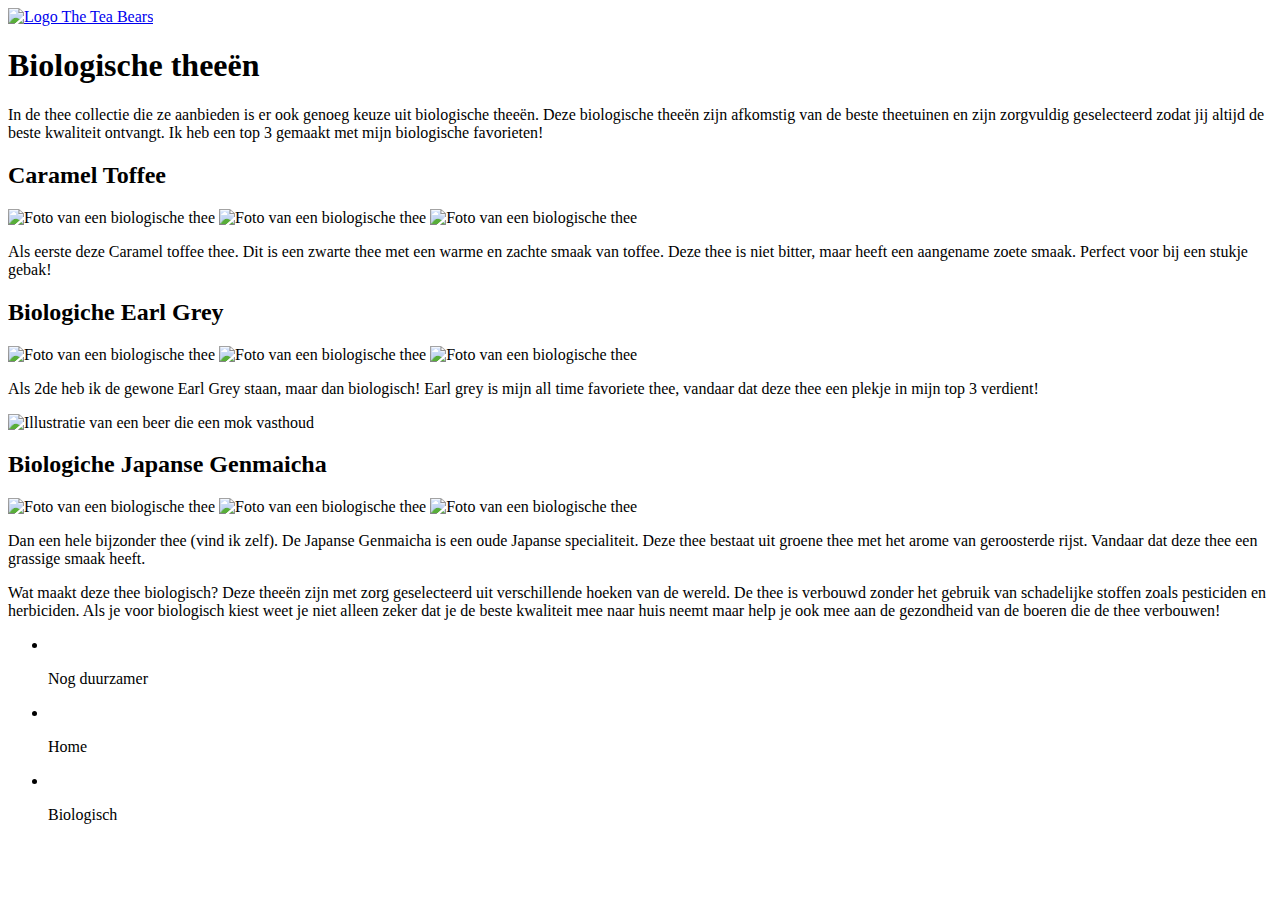
==== biologisch.html @ be27aec2 "Add files via upload" ====
<!DOCTYPE html>
<html lang="nl">
<head>
    <meta charset="UTF-8">
    <meta name="viewport" content="width=device-width, initial-scale=1.0">
    <title>Het Kleinste Huis</title>
    <link rel="stylesheet" href="/site/css/style.css">
</head>
<body>
    <header>
        <a href="index.html">
        <img src="/site/images/logo.png" alt="Logo The Tea Bears">
        </a>
        <h1>Biologische theeën</h1>
    </header>
    <main>
    <p class="roze_tekstvak">In de thee collectie die ze aanbieden is er ook genoeg keuze uit biologische theeën.
    Deze biologische theeën zijn afkomstig van de beste theetuinen en zijn zorgvuldig geselecteerd zodat jij altijd 
    de beste kwaliteit ontvangt. Ik heb een top 3 gemaakt met mijn biologische favorieten!
    </p>
<!--tutorial: https://youtu.be/McPdzhLRzCg?si=f1Sm3LhIRK7ExbPG-->
        <div class="container">
            <h2>Caramel Toffee</h2>
            <div class="slider-wrapper">
                <div class="slider">
                    <img id="slide-1" src="/site/images/biologisch_03.png" alt="Foto van een biologische thee">
                    <img id="slide-2" src="/site/images/biologisch_02.png" alt="Foto van een biologische thee">
                    <img id="slide-3" src="/site/images/biologisch_01.png" alt="Foto van een biologische thee">
                </div>
                <div class="slider-nav">
                    <a href="#slide-1"></a>
                    <a href="#slide-2"></a>
                    <a href="#slide-3"></a>
                </div>
            </div>
            <p>Als eerste deze Caramel toffee thee. Dit is een zwarte thee met een warme en zachte smaak van toffee. Deze thee 
            is niet bitter, maar heeft een aangename zoete smaak. Perfect voor bij een stukje gebak!
            </p>
        </div>
        <div class="container">
            <h2>Biologiche Earl Grey</h2>
            <div class="slider-wrapper">
                <div class="slider">
                    <img id="slide-4" src="/site/images/biologisch_03.png" alt="Foto van een biologische thee">
                    <img id="slide-5" src="/site/images/biologisch_02.png" alt="Foto van een biologische thee">
                    <img id="slide-6" src="/site/images/biologisch_01.png" alt="Foto van een biologische thee">
                </div>
                <div class="slider-nav">
                    <a href="#slide-4"></a>
                    <a href="#slide-5"></a>
                    <a href="#slide-6"></a>
                </div>
            </div>
            <p>Als 2de heb ik de gewone Earl Grey staan, maar dan biologisch! Earl grey is mijn all time favoriete thee, vandaar dat deze thee
            een plekje in mijn top 3 verdient!        
            </p>
        </div>
        <img class="beer_mok" src="/site/images/beer_mok.png" alt="Illustratie van een beer die een mok vasthoud">
        <div class="container">
            <h2>Biologiche Japanse Genmaicha</h2>
            <div class="slider-wrapper">
                <div class="slider">
                    <img id="slide-7" src="/site/images/biologisch_03.png" alt="Foto van een biologische thee">
                    <img id="slide-8" src="/site/images/biologisch_02.png" alt="Foto van een biologische thee">
                    <img id="slide-9" src="/site/images/biologisch_01.png" alt="Foto van een biologische thee">
                </div>
                <div class="slider-nav">
                    <a href="#slide-7"></a>
                    <a href="#slide-8"></a>
                    <a href="#slide-9"></a>
                </div>
            </div>
            <p>Dan een hele bijzonder thee (vind ik zelf). De Japanse Genmaicha is een oude Japanse specialiteit. Deze thee bestaat uit groene thee
            met het arome van geroosterde rijst. Vandaar dat deze thee een grassige smaak heeft.   
            </p>
        </div>
        <p class="roze_tekstvak">Wat maakt deze thee biologisch?
        Deze theeën zijn met zorg geselecteerd uit verschillende hoeken van de wereld. De thee is verbouwd zonder het gebruik van 
        schadelijke stoffen zoals pesticiden en herbiciden. Als je voor biologisch kiest weet je niet alleen zeker dat je de beste kwaliteit 
        mee naar huis neemt maar help je ook mee aan de gezondheid van de boeren die de thee  verbouwen!
        </p>
    </main>
    <footer>
        <nav>
            <ul>
                <li><a href="nog_duurzamer.html"><img src="/site/images/nog_duurzamer_button.png" alt=""></a><p>Nog duurzamer</p></li>
                <li><a href="index.html"><img src="/site/images/huis.png" alt=""></a><p>Home</p></li>
                <li><a href="biologisch.html"><img src="/site/images/duurzaam_button.png" alt=""></a><p>Biologisch</p></li>
            </ul>
        </nav>
    </footer>
</body>
</html>
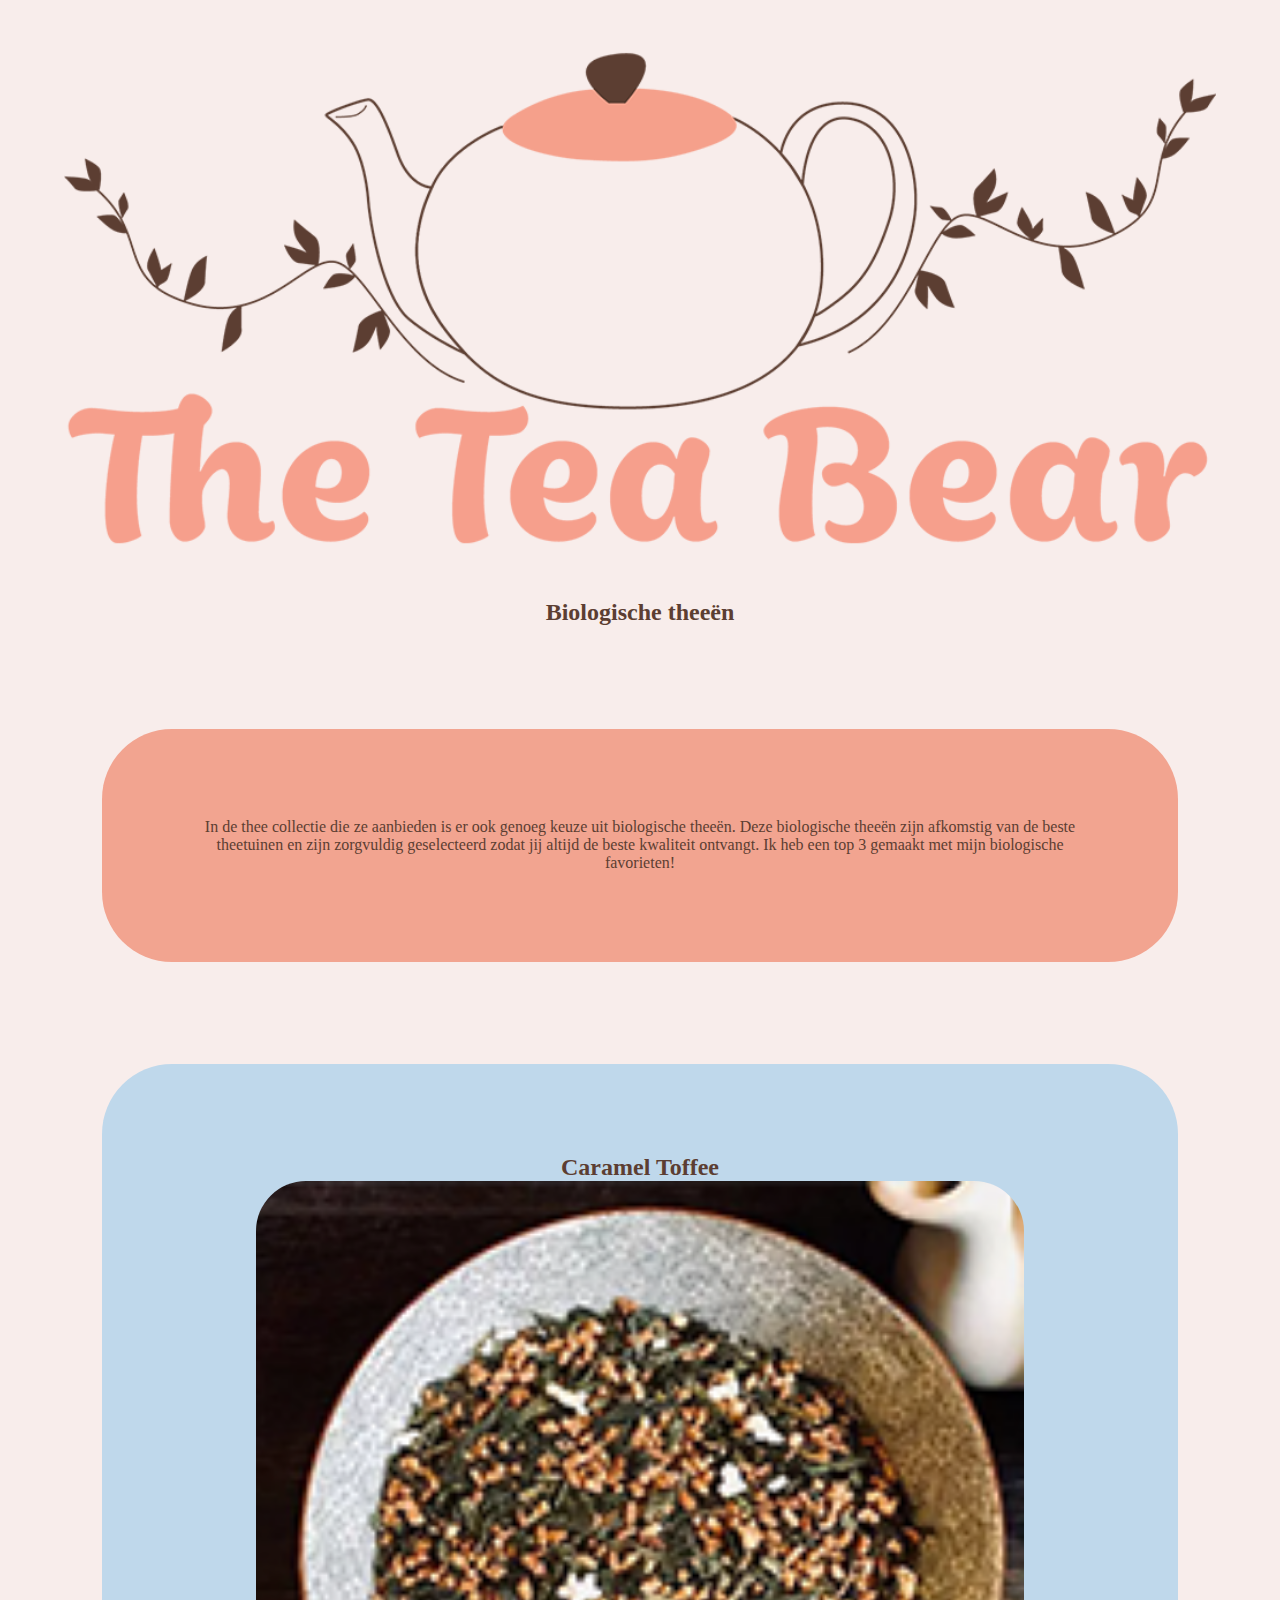
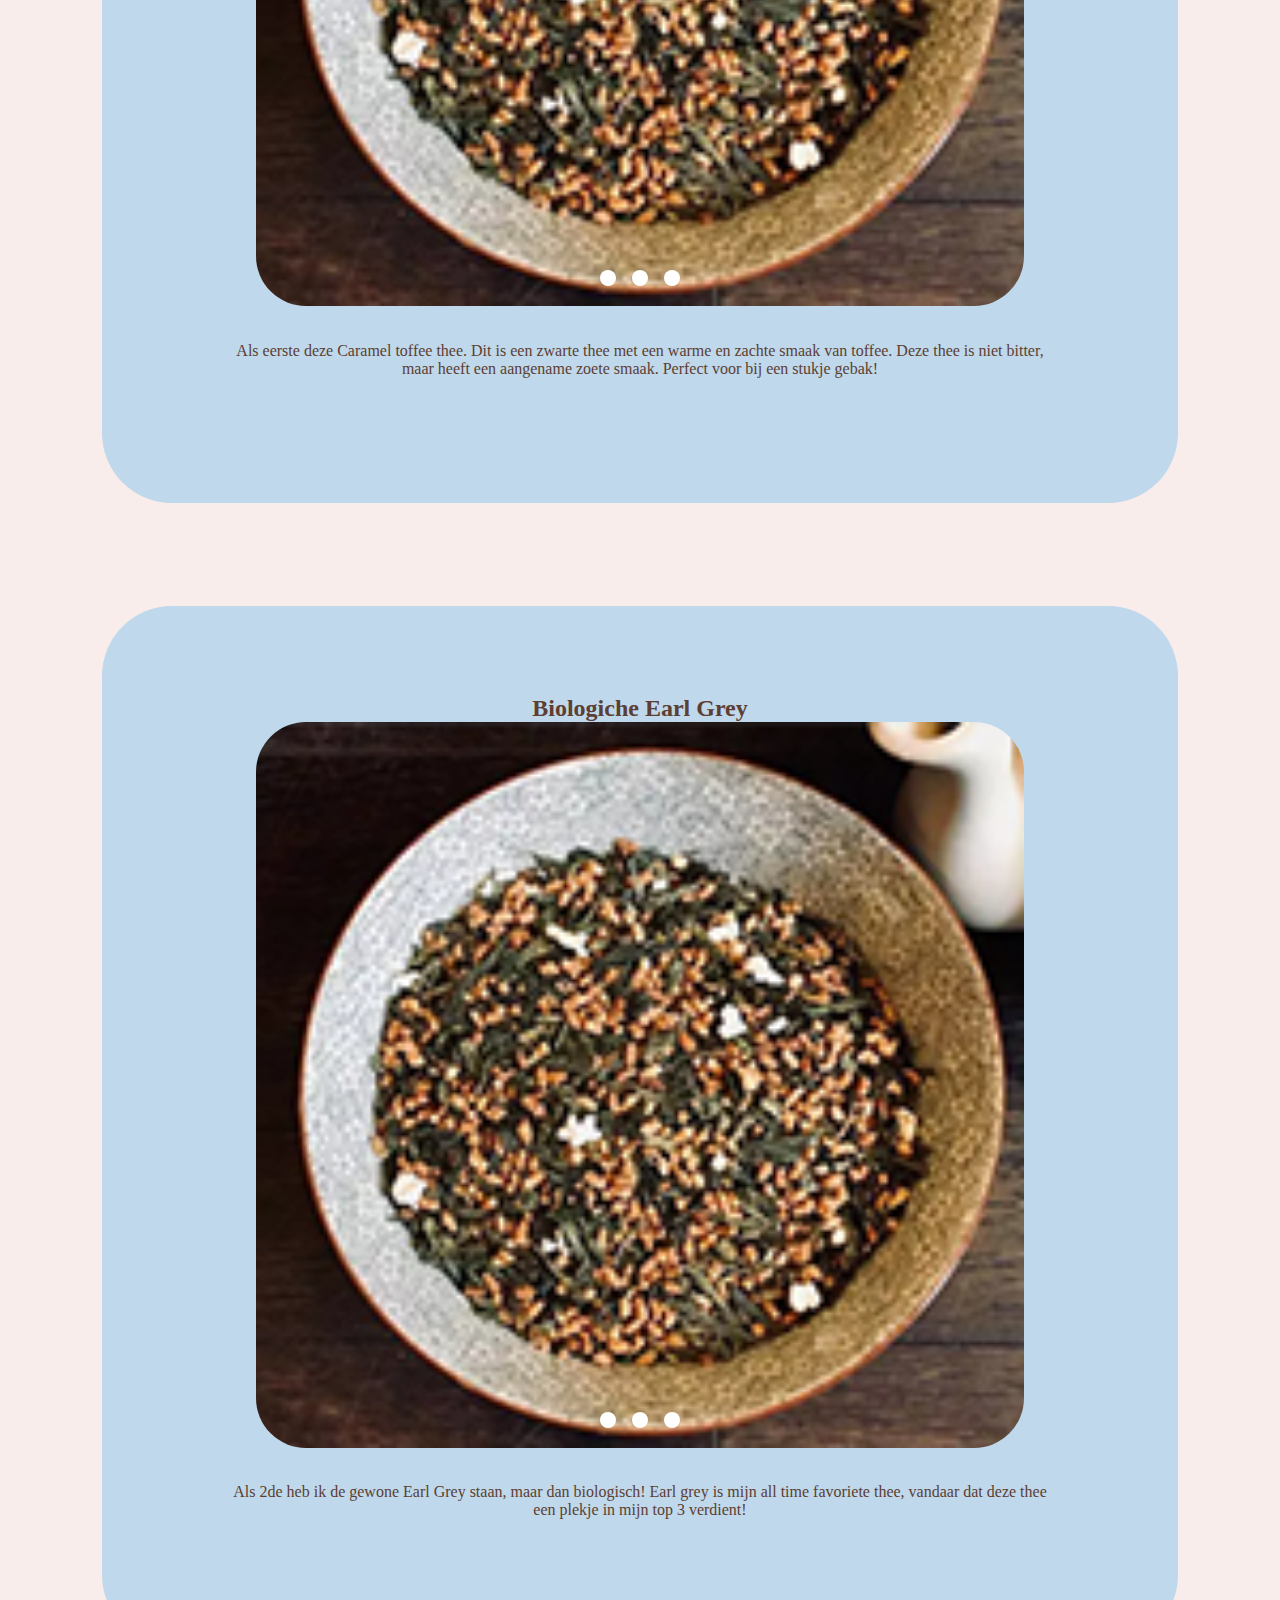
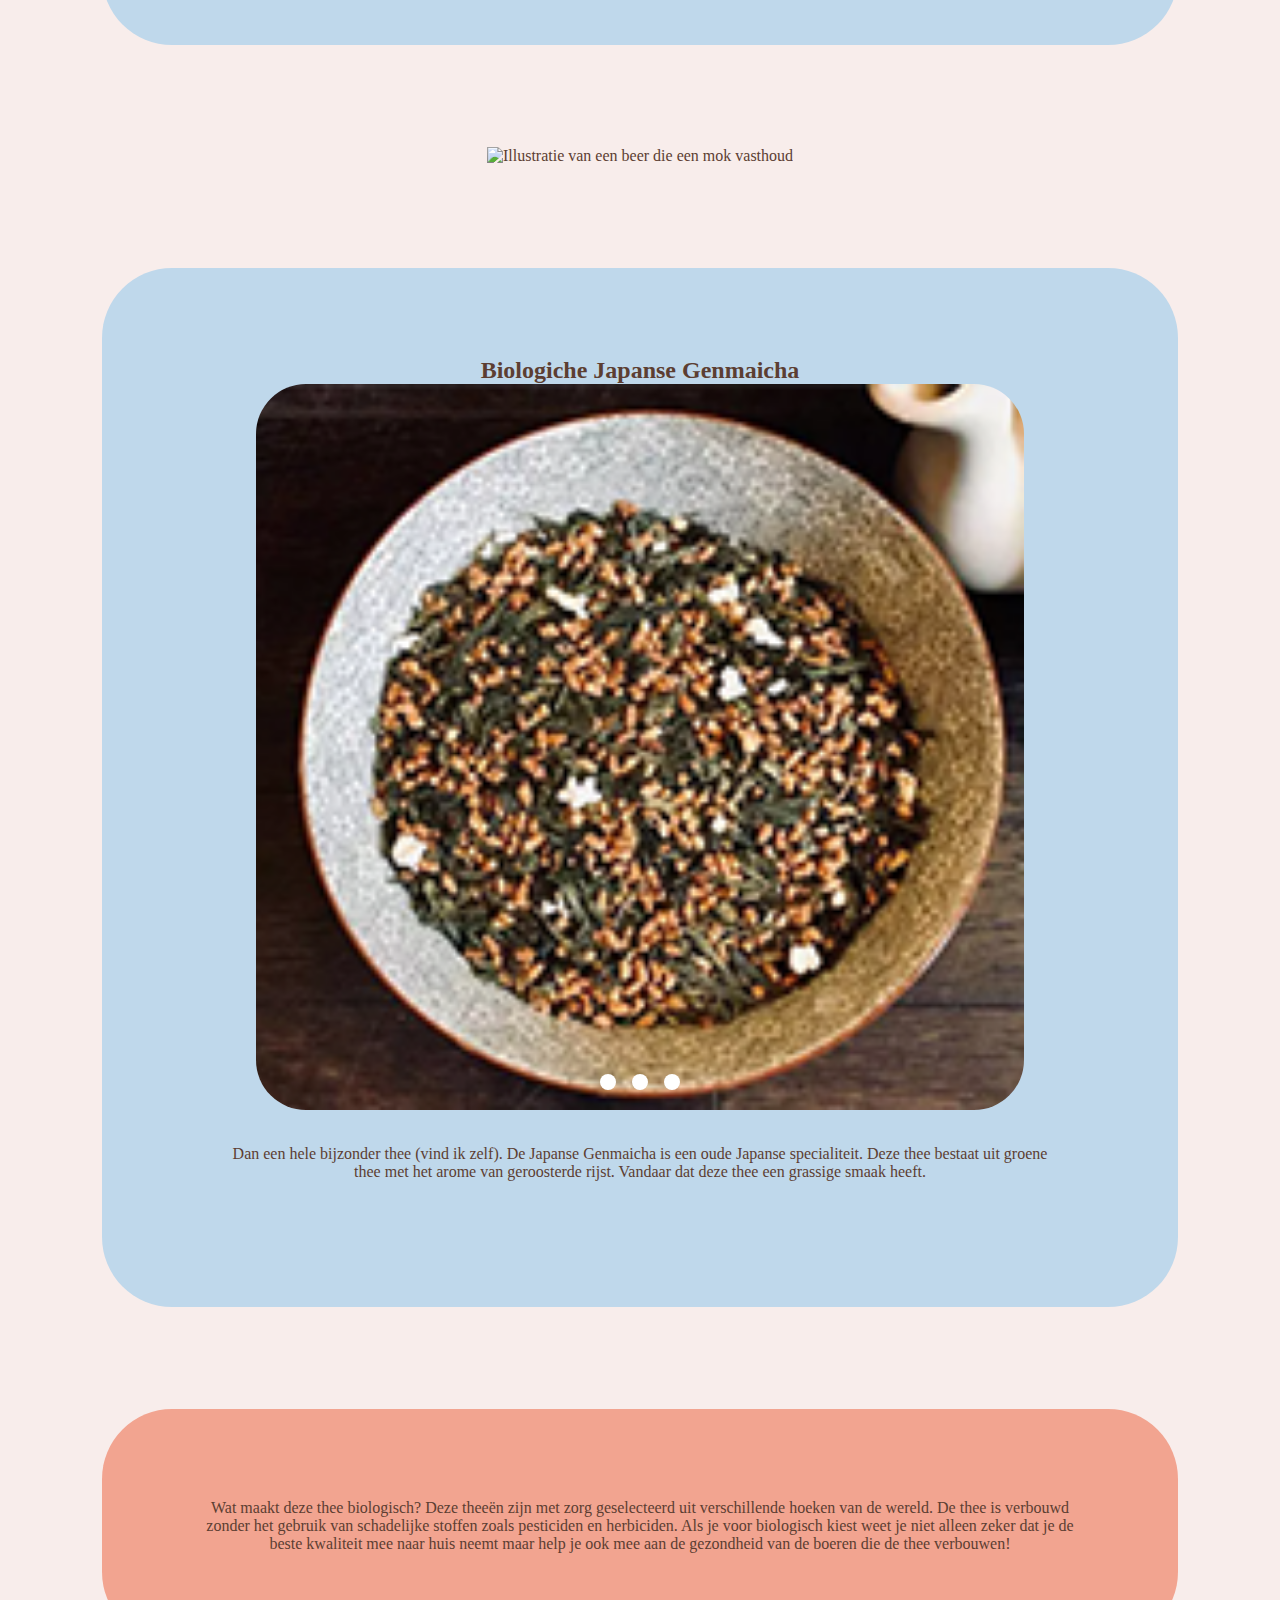
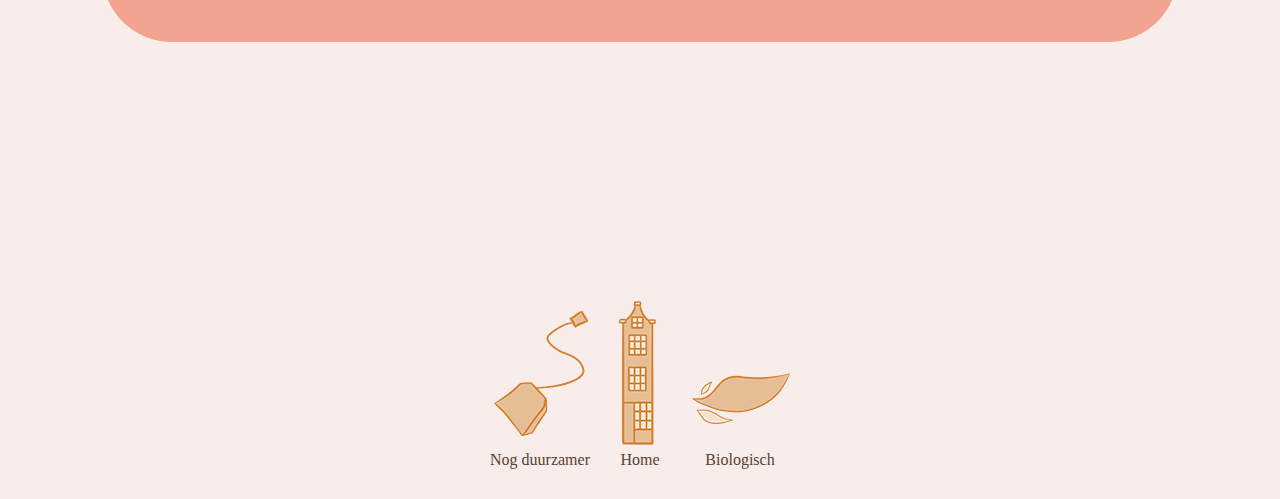
==== commit 2d42ebe9: "Add files via upload" ====
--- a/biologisch.html
+++ b/biologisch.html
@@ -4,12 +4,12 @@
     <meta charset="UTF-8">
     <meta name="viewport" content="width=device-width, initial-scale=1.0">
     <title>Het Kleinste Huis</title>
-    <link rel="stylesheet" href="/site/css/style.css">
+    <link rel="stylesheet" href="css/style.css">
 </head>
 <body>
     <header>
         <a href="index.html">
-        <img src="/site/images/logo.png" alt="Logo The Tea Bears">
+        <img src="images/logo.png" alt="Logo The Tea Bears">
         </a>
         <h1>Biologische theeën</h1>
     </header>
@@ -23,9 +23,9 @@
             <h2>Caramel Toffee</h2>
             <div class="slider-wrapper">
                 <div class="slider">
-                    <img id="slide-1" src="/site/images/biologisch_03.png" alt="Foto van een biologische thee">
-                    <img id="slide-2" src="/site/images/biologisch_02.png" alt="Foto van een biologische thee">
-                    <img id="slide-3" src="/site/images/biologisch_01.png" alt="Foto van een biologische thee">
+                    <img id="slide-1" src="images/biologisch_03.png" alt="Foto van een biologische thee">
+                    <img id="slide-2" src="images/biologisch_02.png" alt="Foto van een biologische thee">
+                    <img id="slide-3" src="images/biologisch_01.png" alt="Foto van een biologische thee">
                 </div>
                 <div class="slider-nav">
                     <a href="#slide-1"></a>
@@ -41,9 +41,9 @@
             <h2>Biologiche Earl Grey</h2>
             <div class="slider-wrapper">
                 <div class="slider">
-                    <img id="slide-4" src="/site/images/biologisch_03.png" alt="Foto van een biologische thee">
-                    <img id="slide-5" src="/site/images/biologisch_02.png" alt="Foto van een biologische thee">
-                    <img id="slide-6" src="/site/images/biologisch_01.png" alt="Foto van een biologische thee">
+                    <img id="slide-4" src="images/biologisch_03.png" alt="Foto van een biologische thee">
+                    <img id="slide-5" src="images/biologisch_02.png" alt="Foto van een biologische thee">
+                    <img id="slide-6" src="images/biologisch_01.png" alt="Foto van een biologische thee">
                 </div>
                 <div class="slider-nav">
                     <a href="#slide-4"></a>
@@ -60,9 +60,9 @@
             <h2>Biologiche Japanse Genmaicha</h2>
             <div class="slider-wrapper">
                 <div class="slider">
-                    <img id="slide-7" src="/site/images/biologisch_03.png" alt="Foto van een biologische thee">
-                    <img id="slide-8" src="/site/images/biologisch_02.png" alt="Foto van een biologische thee">
-                    <img id="slide-9" src="/site/images/biologisch_01.png" alt="Foto van een biologische thee">
+                    <img id="slide-7" src="images/biologisch_03.png" alt="Foto van een biologische thee">
+                    <img id="slide-8" src="images/biologisch_02.png" alt="Foto van een biologische thee">
+                    <img id="slide-9" src="images/biologisch_01.png" alt="Foto van een biologische thee">
                 </div>
                 <div class="slider-nav">
                     <a href="#slide-7"></a>
@@ -83,9 +83,9 @@
     <footer>
         <nav>
             <ul>
-                <li><a href="nog_duurzamer.html"><img src="/site/images/nog_duurzamer_button.png" alt=""></a><p>Nog duurzamer</p></li>
-                <li><a href="index.html"><img src="/site/images/huis.png" alt=""></a><p>Home</p></li>
-                <li><a href="biologisch.html"><img src="/site/images/duurzaam_button.png" alt=""></a><p>Biologisch</p></li>
+                <li><a href="nog_duurzamer.html"><img src="images/nog_duurzamer_button.png" alt=""></a><p>Nog duurzamer</p></li>
+                <li><a href="index.html"><img src="images/huis.png" alt=""></a><p>Home</p></li>
+                <li><a href="biologisch.html"><img src="images/duurzaam_button.png" alt=""></a><p>Biologisch</p></li>
             </ul>
         </nav>
     </footer>
--- a/css/style.css
+++ b/css/style.css
@@ -0,0 +1,129 @@
+* {
+    margin: 0;
+    padding: 0;
+    box-sizing: border-box;
+}
+
+body { 
+    background-color: rgb(248, 237, 235);
+    color: #5C3E32;
+    text-align: center;
+    background-image: url(/site/images/background_home.png);
+}
+
+h1 {
+    font-size: 1.5em;
+}
+
+.blauw_tekstvak {
+    background-color: #BFD8EB;
+    padding: 7%;
+    border-radius: 70px;
+    margin: 8%;
+}
+
+.roze_tekstvak {
+    background-color: #F2A490;
+    padding: 7%;
+    border-radius: 70px;
+    margin: 8%;
+}
+
+.beer_pot {
+    position: relative;
+    margin-bottom: -15%;
+}
+
+.beer_mok {
+    position: relative;
+    margin-bottom: -17%
+}
+
+header img {
+    width: 90%;
+    margin: 3%;
+    margin-left: auto;
+    margin-right: auto;
+}
+
+section img {
+    width: 90%;
+}
+
+/* tutorial slider */
+
+.container {
+    background-color: #BFD8EB;
+    padding: 7%;
+    border-radius: 70px;
+    margin: 8%;
+}
+
+div p {
+    padding: 4%;
+}
+
+.slider-wrapper {
+    position: relative;
+    max-width: 48rem;
+    margin: 0 auto;
+}
+
+.slider {
+    display: flex;
+    overflow-x: auto;
+    scroll-snap-type: x mandatory;
+    scroll-behavior: smooth;
+    border-radius: 50px;
+}
+
+.slider img {
+    flex: 1 0 100%;
+    scroll-snap-align: start;
+    object-fit: cover;
+}
+
+.slider-nav {
+    display: flex;
+    column-gap: 1rem;
+    position: absolute;
+    bottom: 1.25rem;
+    left: 50%;
+    transform: translateX(-50%);
+    z-index: 1;
+}
+
+.slider-nav a {
+    width: 1rem;
+    height: 1rem;
+    border-radius: 50%;
+    background-color: white;
+}
+
+/* footer */
+
+.footer_beer {
+    max-width: 100%;
+    display: inline-block;
+    position: absolute;
+    display: flex;
+}
+
+footer {
+    background-image: url(/site/images/footer.png);
+    background-position: center;
+    padding: 30px;
+}
+
+footer ul {
+    display: flex;
+    flex-direction: row;
+    justify-content: center;
+    align-items: baseline;
+    margin-top: 10%;
+    list-style: none;
+    padding-left: 0%;
+}
+
+
+
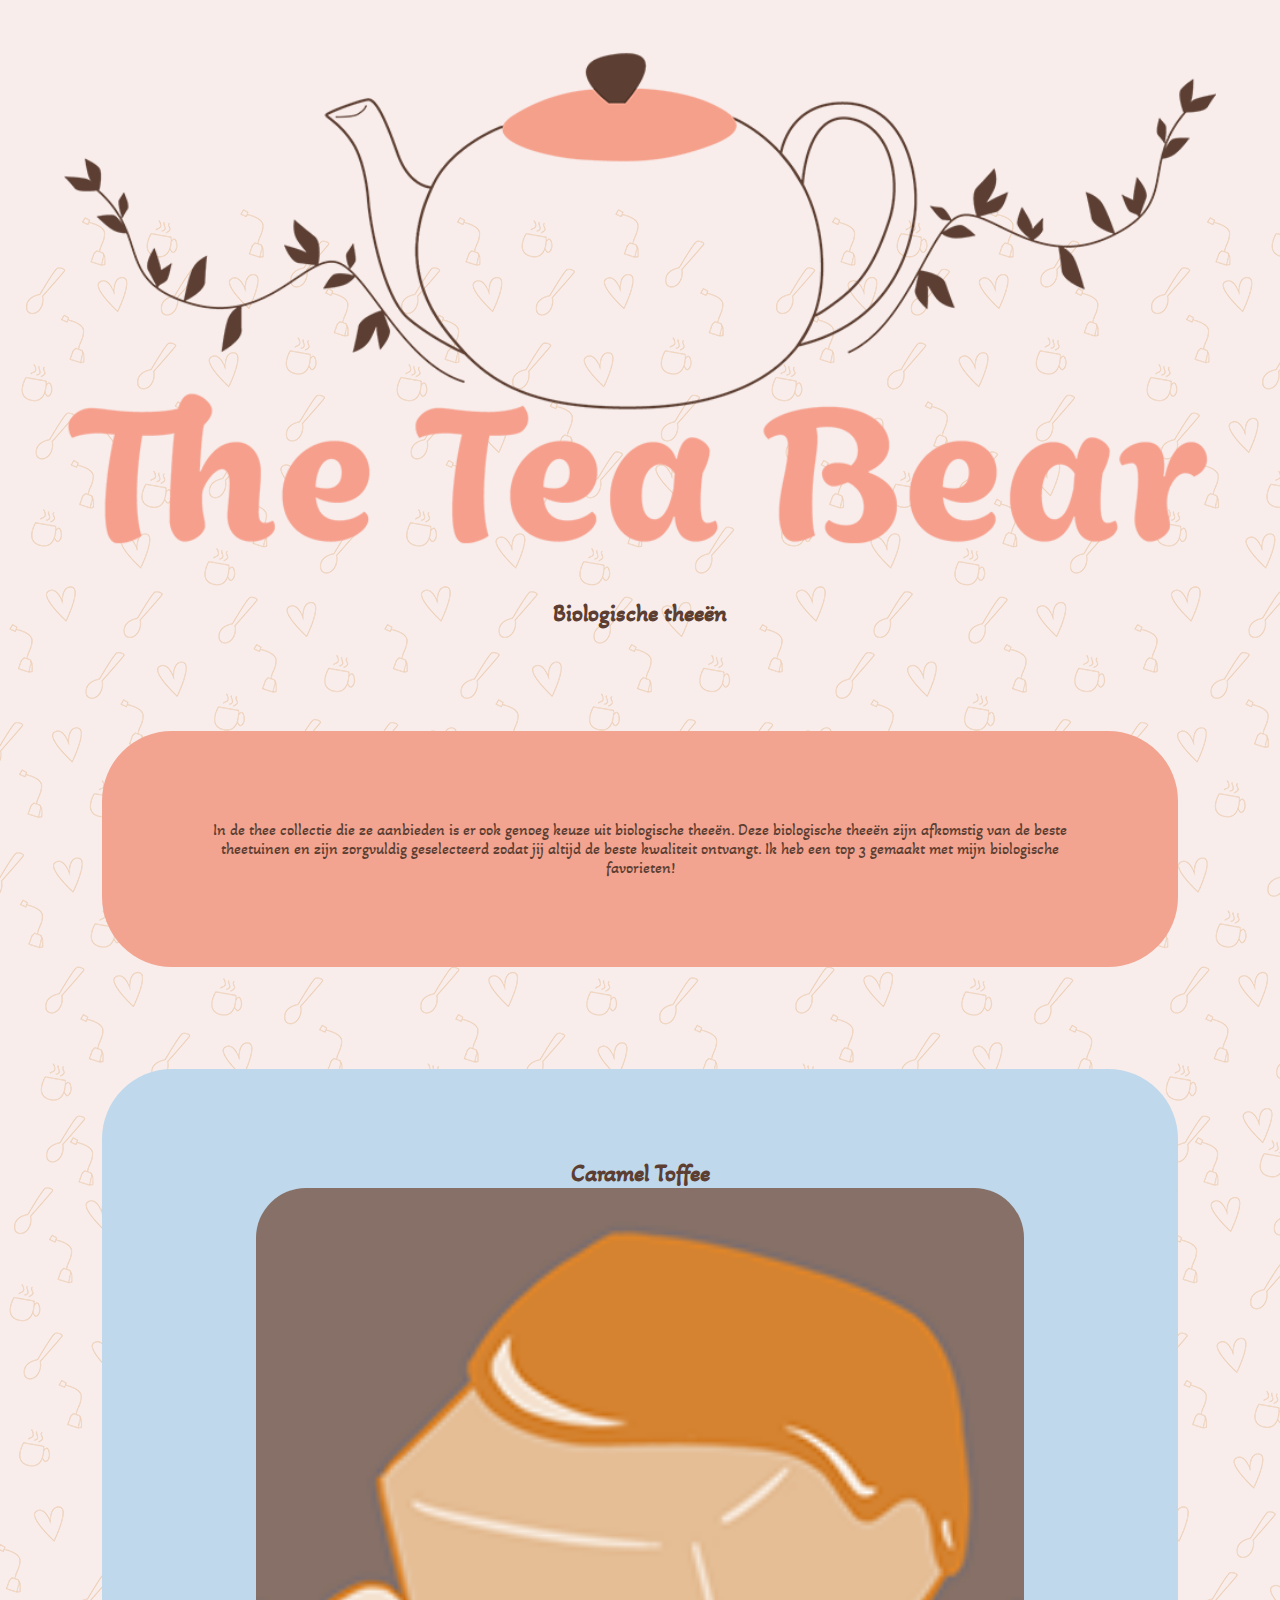
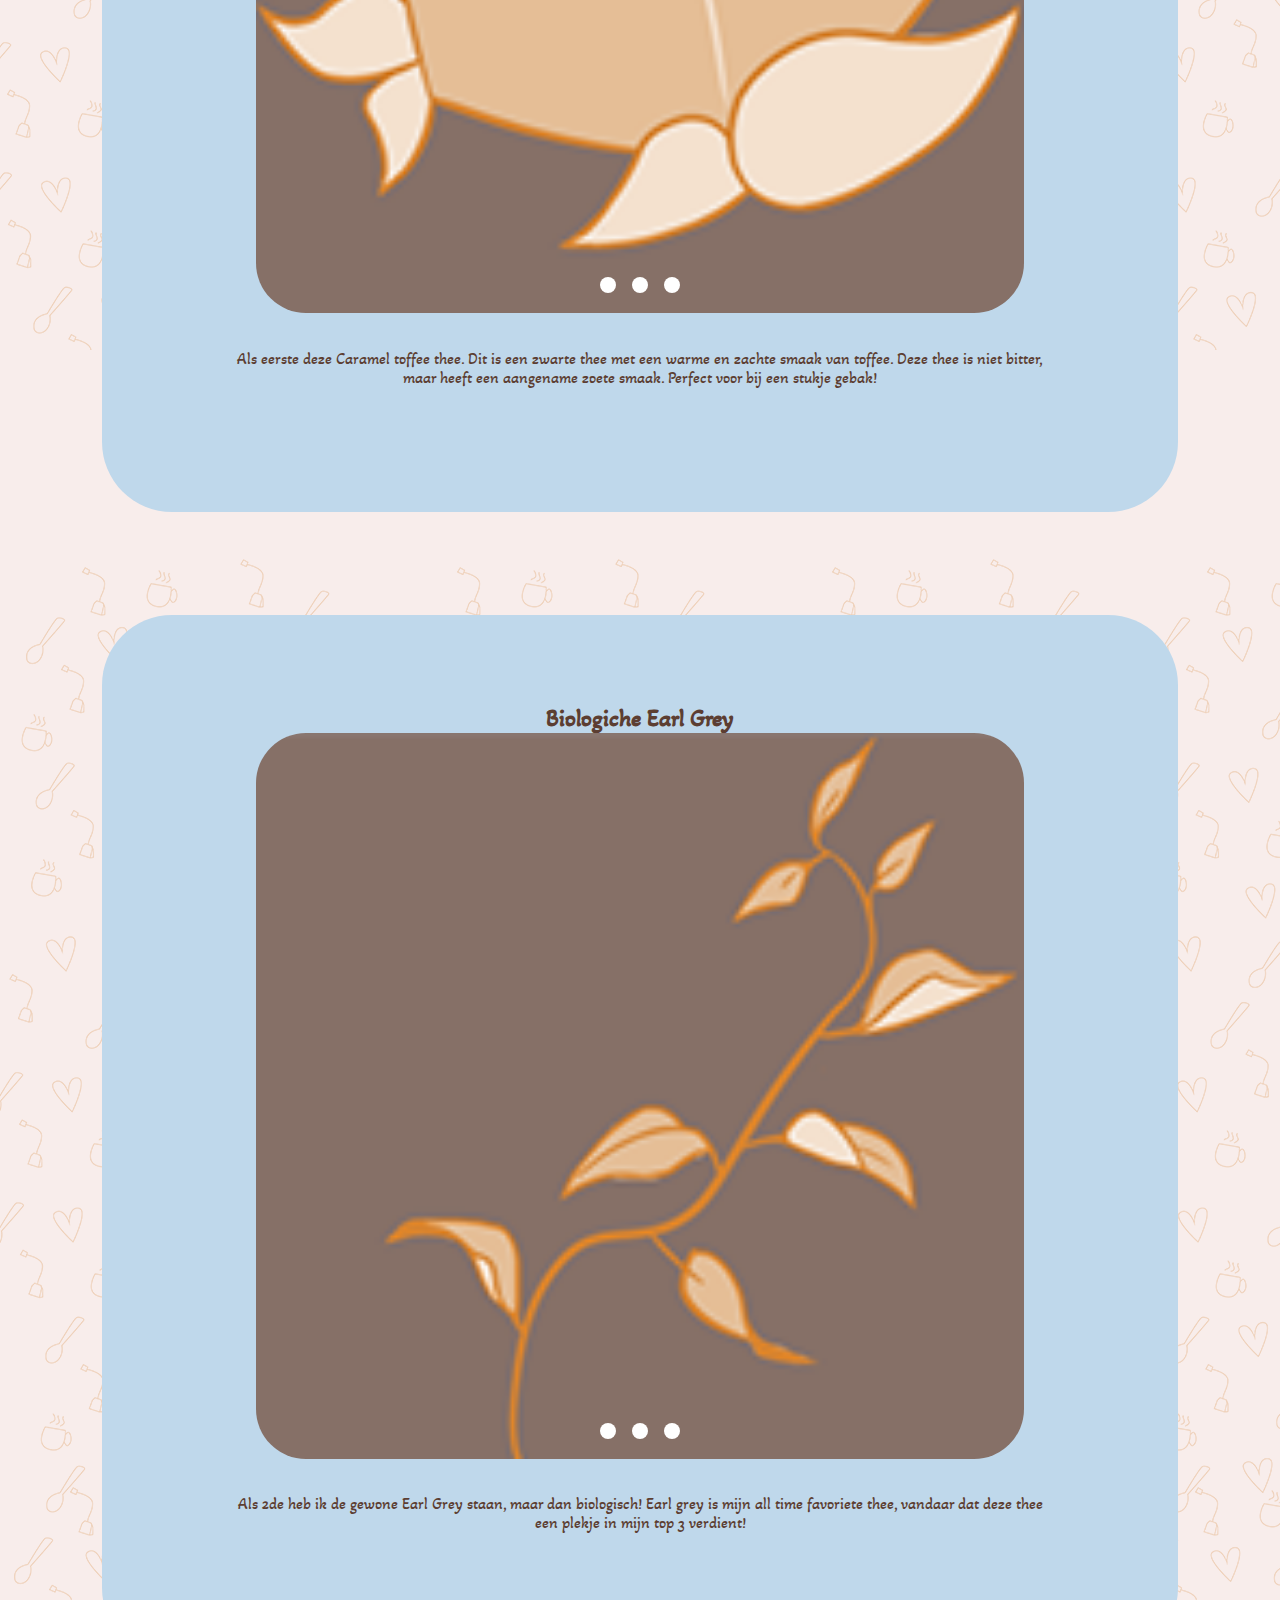
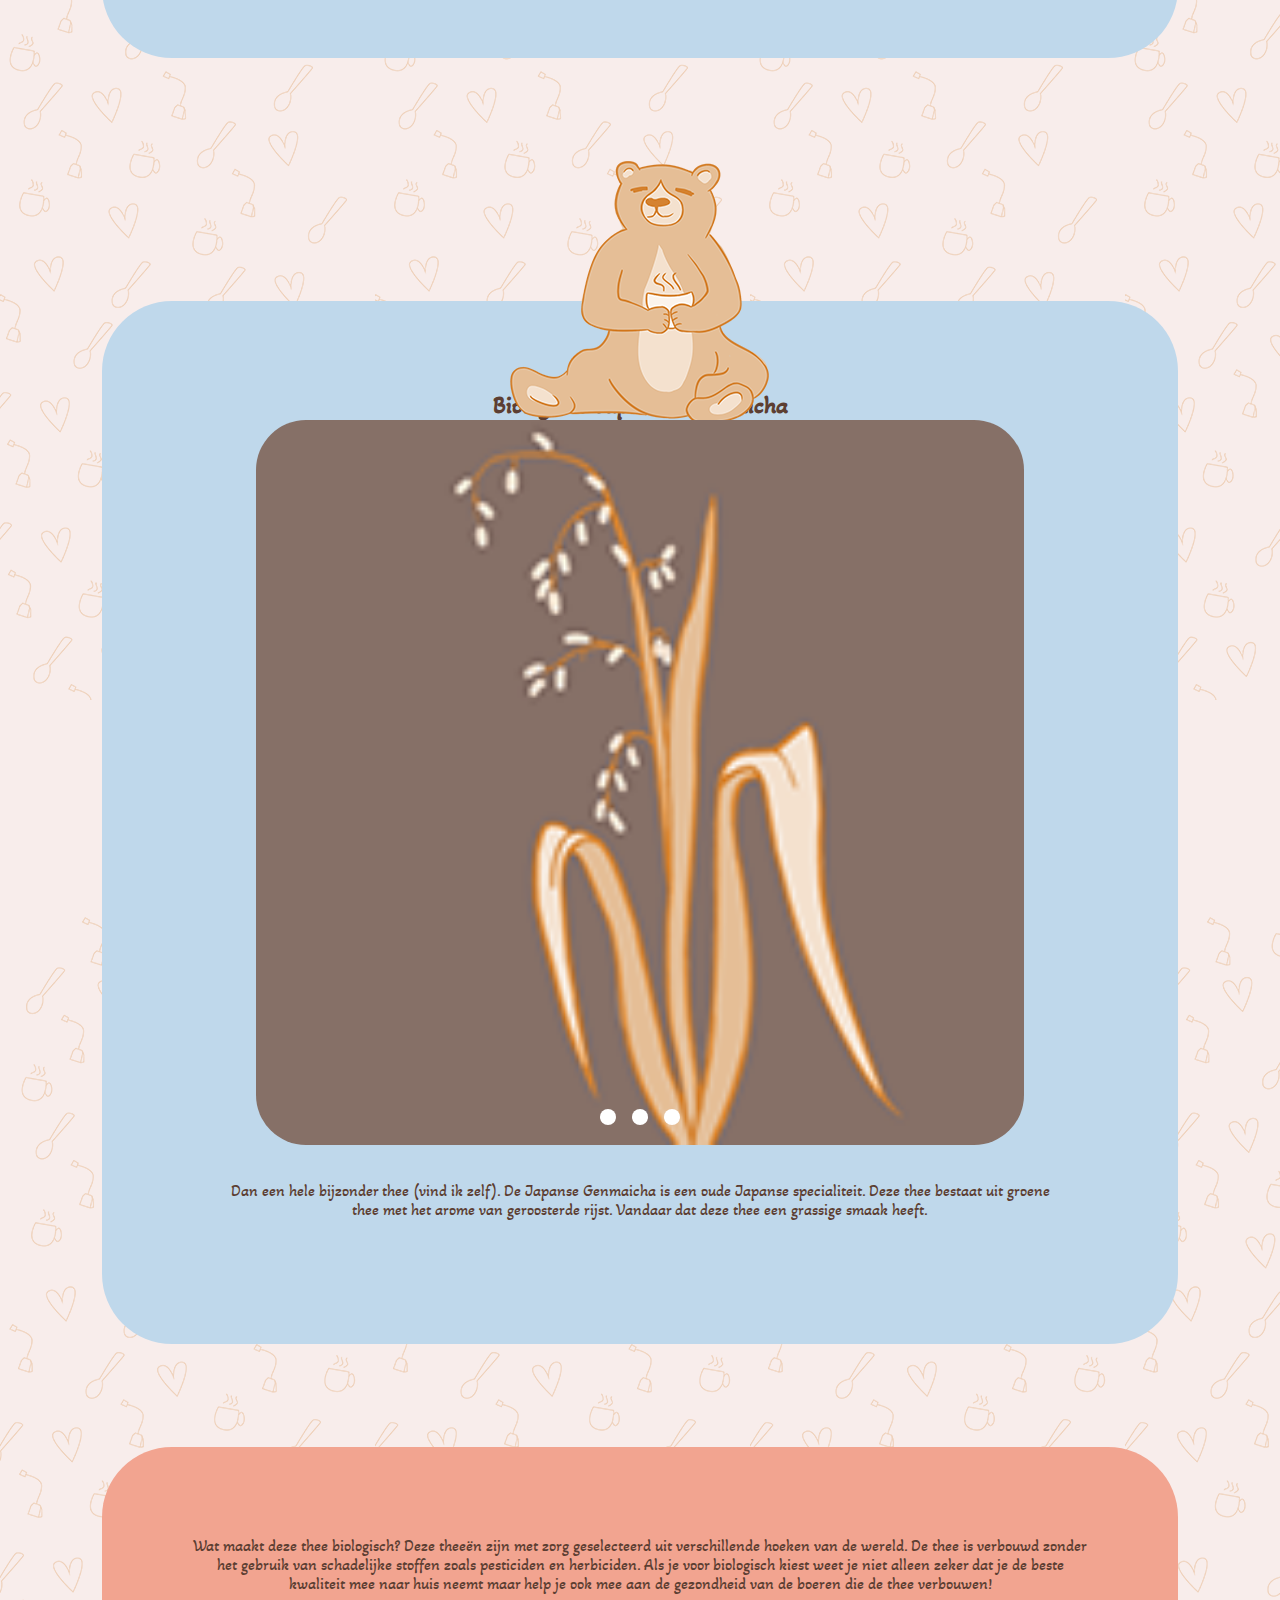
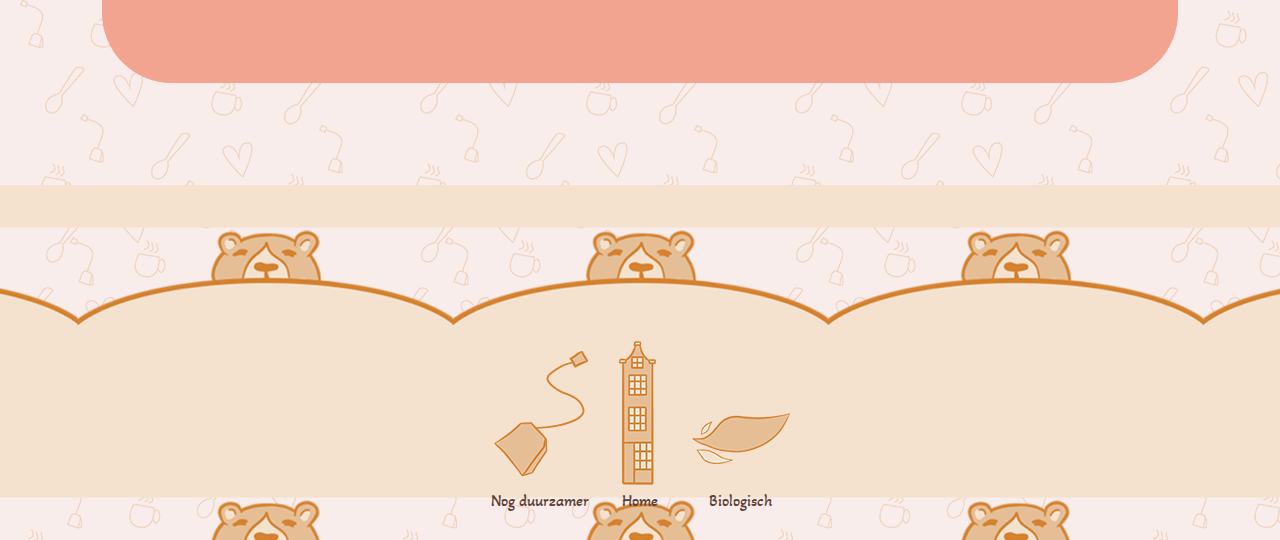
==== commit 1b0e7577: "Add files via upload" ====
--- a/biologisch.html
+++ b/biologisch.html
@@ -4,12 +4,15 @@
     <meta charset="UTF-8">
     <meta name="viewport" content="width=device-width, initial-scale=1.0">
     <title>Het Kleinste Huis</title>
+    <link rel="preconnect" href="https://fonts.googleapis.com">
+    <link rel="preconnect" href="https://fonts.gstatic.com" crossorigin>
+    <link href="https://fonts.googleapis.com/css2?family=Akaya+Kanadaka&display=swap" rel="stylesheet">
     <link rel="stylesheet" href="css/style.css">
 </head>
 <body>
     <header>
         <a href="index.html">
-        <img src="images/logo.png" alt="Logo The Tea Bears">
+        <img src="images/logo.png" alt="Logo The Tea Bear">
         </a>
         <h1>Biologische theeën</h1>
     </header>
@@ -19,12 +22,13 @@
     de beste kwaliteit ontvangt. Ik heb een top 3 gemaakt met mijn biologische favorieten!
     </p>
 <!--tutorial: https://youtu.be/McPdzhLRzCg?si=f1Sm3LhIRK7ExbPG-->
+<!--figures gebruiken voor divs eventueel?-->
         <div class="container">
             <h2>Caramel Toffee</h2>
             <div class="slider-wrapper">
                 <div class="slider">
-                    <img id="slide-1" src="images/biologisch_03.png" alt="Foto van een biologische thee">
-                    <img id="slide-2" src="images/biologisch_02.png" alt="Foto van een biologische thee">
+                    <img id="slide-1" src="images/caramel.png" alt="Foto van een biologische thee">
+                    <img id="slide-2" src="images/kop.png" alt="Foto van een biologische thee">
                     <img id="slide-3" src="images/biologisch_01.png" alt="Foto van een biologische thee">
                 </div>
                 <div class="slider-nav">
@@ -41,8 +45,8 @@
             <h2>Biologiche Earl Grey</h2>
             <div class="slider-wrapper">
                 <div class="slider">
-                    <img id="slide-4" src="images/biologisch_03.png" alt="Foto van een biologische thee">
-                    <img id="slide-5" src="images/biologisch_02.png" alt="Foto van een biologische thee">
+                    <img id="slide-4" src="images/earl.png" alt="Foto van een biologische thee">
+                    <img id="slide-5" src="images/kop.png" alt="Foto van een biologische thee">
                     <img id="slide-6" src="images/biologisch_01.png" alt="Foto van een biologische thee">
                 </div>
                 <div class="slider-nav">
@@ -55,13 +59,13 @@
             een plekje in mijn top 3 verdient!        
             </p>
         </div>
-        <img class="beer_mok" src="/site/images/beer_mok.png" alt="Illustratie van een beer die een mok vasthoud">
+        <img class="beer_tekstvak" src="images/beer_mok.png" alt="Illustratie van een beer die een mok vasthoud">
         <div class="container">
             <h2>Biologiche Japanse Genmaicha</h2>
             <div class="slider-wrapper">
                 <div class="slider">
-                    <img id="slide-7" src="images/biologisch_03.png" alt="Foto van een biologische thee">
-                    <img id="slide-8" src="images/biologisch_02.png" alt="Foto van een biologische thee">
+                    <img id="slide-7" src="images/rijst.png" alt="Foto van een biologische thee">
+                    <img id="slide-8" src="images/kop.png" alt="Foto van een biologische thee">
                     <img id="slide-9" src="images/biologisch_01.png" alt="Foto van een biologische thee">
                 </div>
                 <div class="slider-nav">
@@ -83,9 +87,9 @@
     <footer>
         <nav>
             <ul>
-                <li><a href="nog_duurzamer.html"><img src="images/nog_duurzamer_button.png" alt=""></a><p>Nog duurzamer</p></li>
-                <li><a href="index.html"><img src="images/huis.png" alt=""></a><p>Home</p></li>
-                <li><a href="biologisch.html"><img src="images/duurzaam_button.png" alt=""></a><p>Biologisch</p></li>
+                <li><a href="nog_duurzamer.html"><img src="images/nog_duurzamer_button.png" alt="Illustratie van een theezakje"></a><p>Nog duurzamer</p></li>
+                <li><a href="index.html"><img src="images/huis.png" alt="Illustratie van het kleinste huis"></a><p>Home</p></li>
+                <li><a href="biologisch.html"><img src="images/duurzaam_button.png" alt="Illustratie van een thee blaadje"></a><p>Biologisch</p></li>
             </ul>
         </nav>
     </footer>
--- a/css/style.css
+++ b/css/style.css
@@ -7,8 +7,16 @@
 body { 
     background-color: rgb(248, 237, 235);
     color: #5C3E32;
+    font-family: "Akaya Kanadaka", system-ui;
     text-align: center;
-    background-image: url(/site/images/background_home.png);
+    background-image: url(../images/background_home.png);
+}
+
+header img {
+    width: 90%;
+    margin: 3%;
+    margin-left: auto;
+    margin-right: auto;
 }
 
 h1 {
@@ -29,25 +37,19 @@
     margin: 8%;
 }
 
-.beer_pot {
+.beer_tekstvak {
     position: relative;
-    margin-bottom: -15%;
+    margin-bottom: -18%;
 }
 
-.beer_mok {
-    position: relative;
-    margin-bottom: -17%
-}
-
-header img {
-    width: 90%;
-    margin: 3%;
-    margin-left: auto;
-    margin-right: auto;
-}
-
-section img {
-    width: 90%;
+.thee_pouch {
+    background-color: #F2A490;
+    padding: 7%;
+    border-radius: 70px;
+    margin: 8%;
+    display: flex;
+    align-items: center;
+    height: 35vh;
 }
 
 /* tutorial slider */
@@ -110,7 +112,7 @@
 }
 
 footer {
-    background-image: url(/site/images/footer.png);
+    background-image: url(../images/footer.png);
     background-position: center;
     padding: 30px;
 }
@@ -123,7 +125,4 @@
     margin-top: 10%;
     list-style: none;
     padding-left: 0%;
-}
-
-
-
+}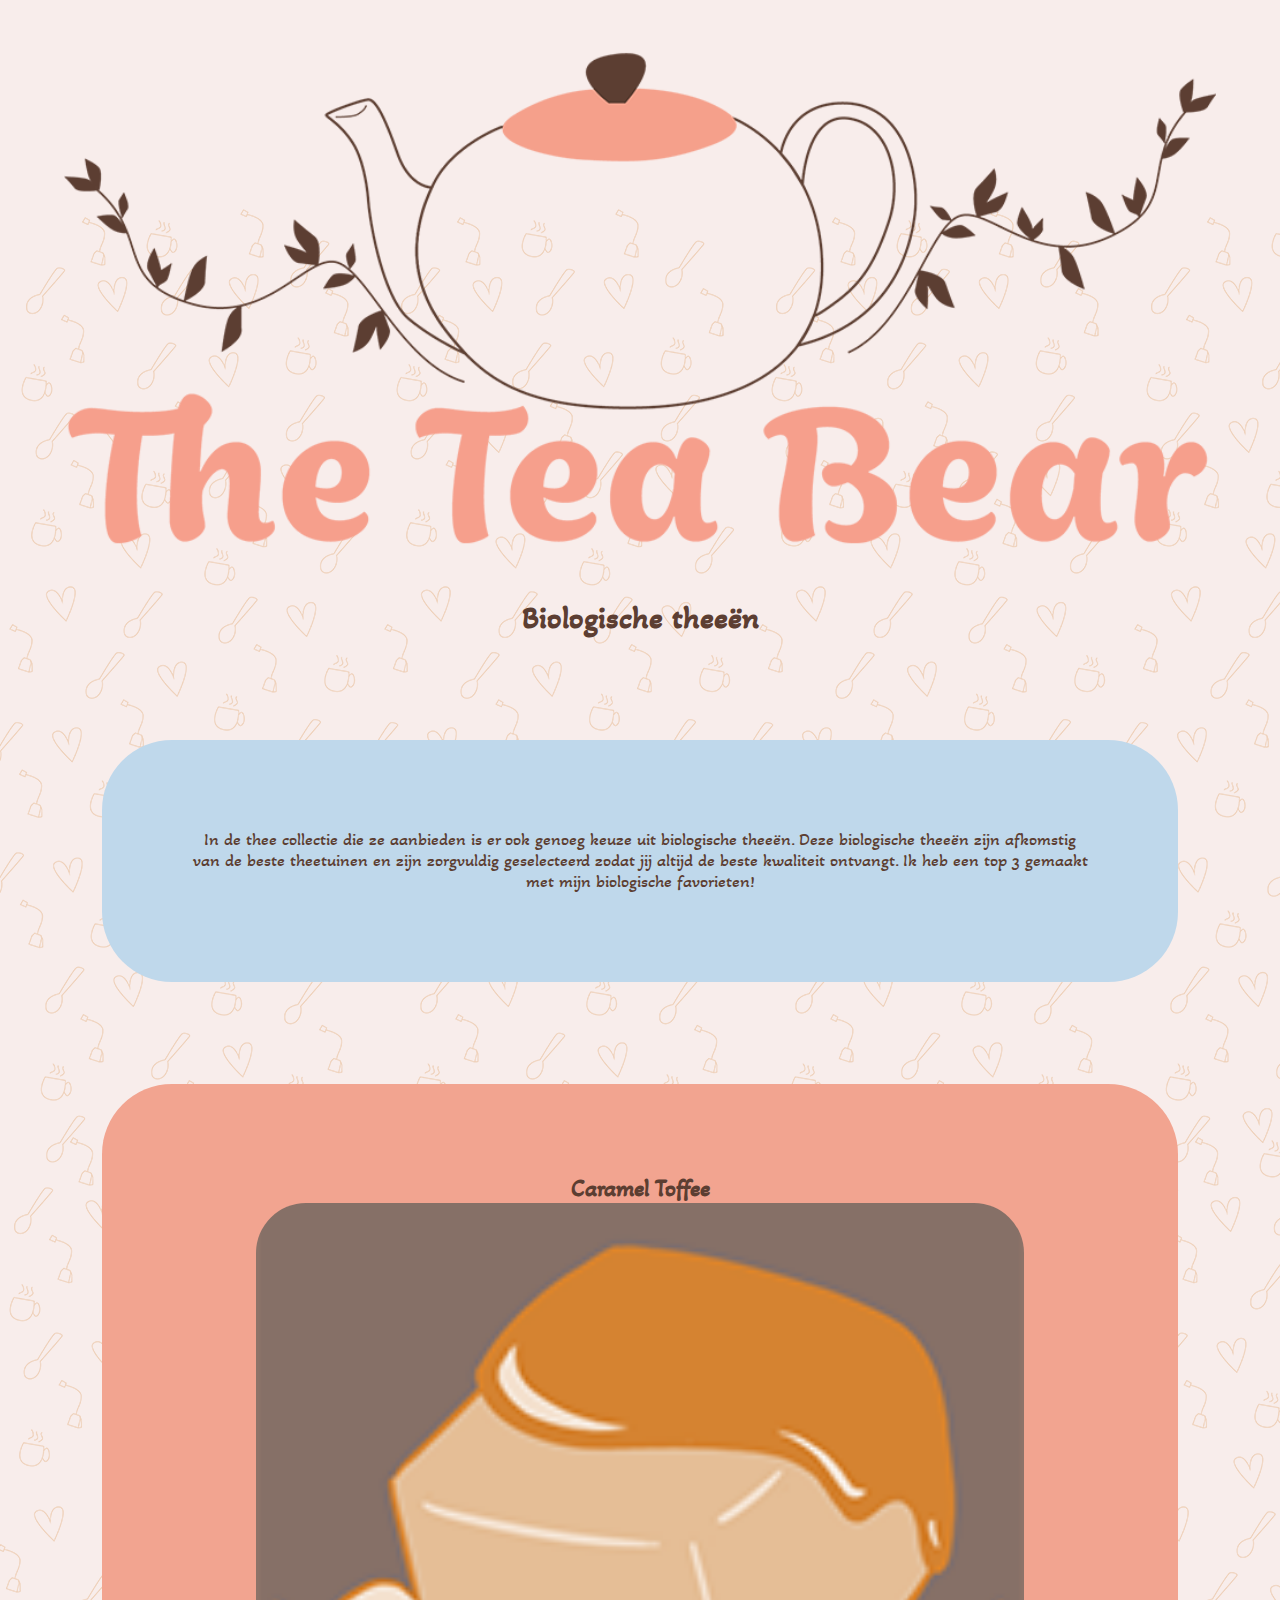
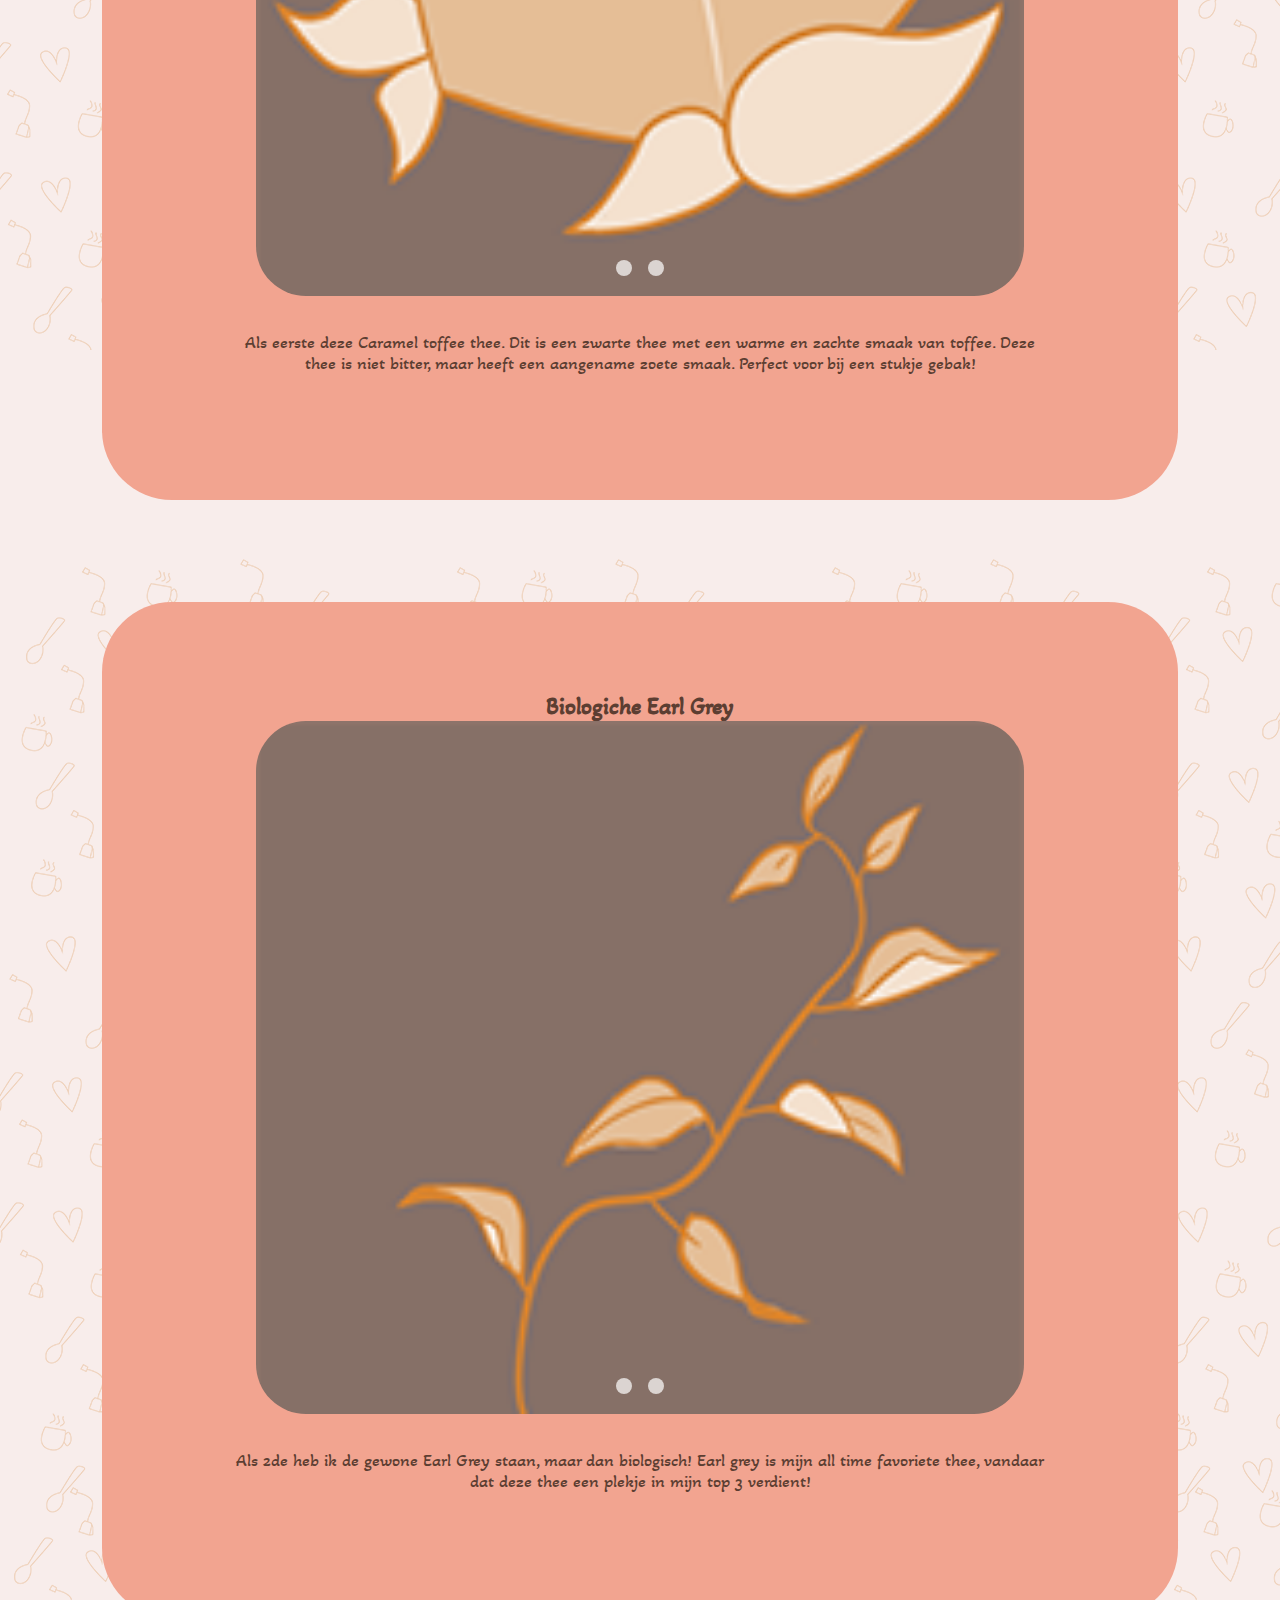
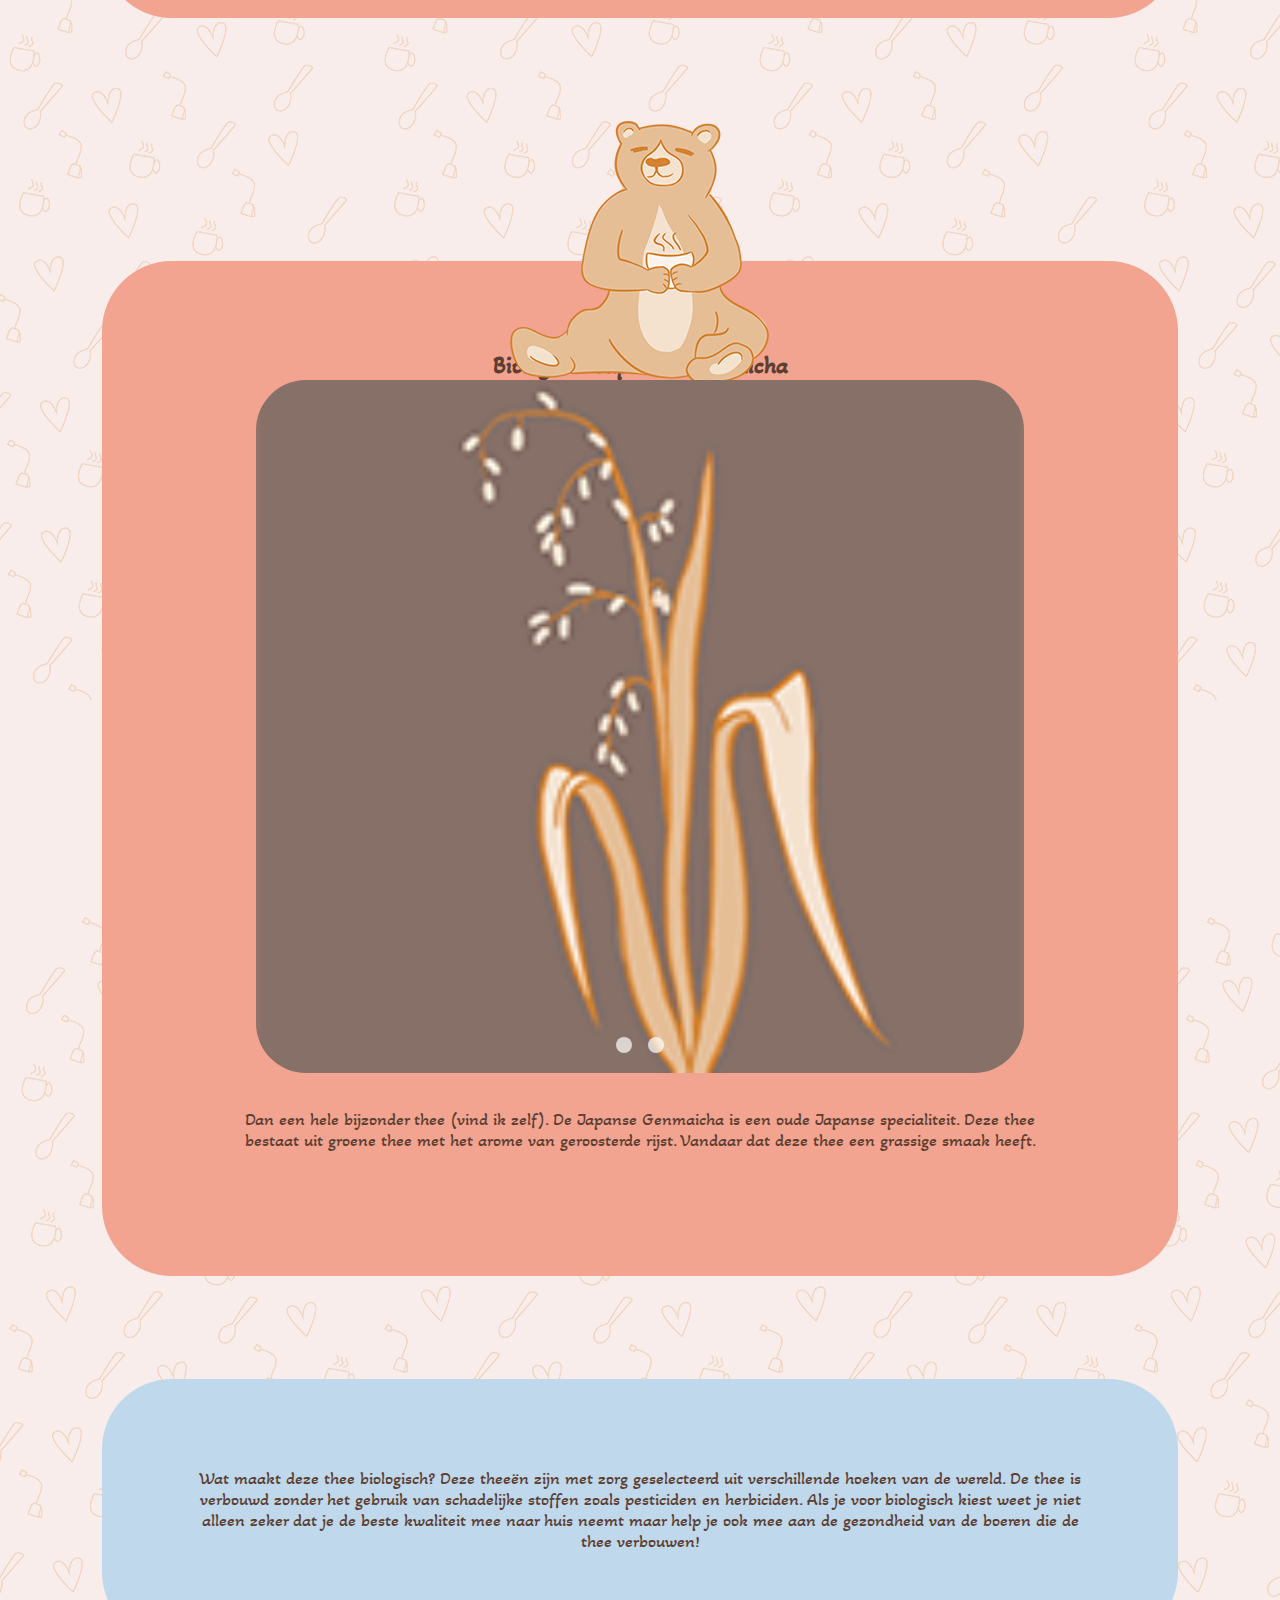
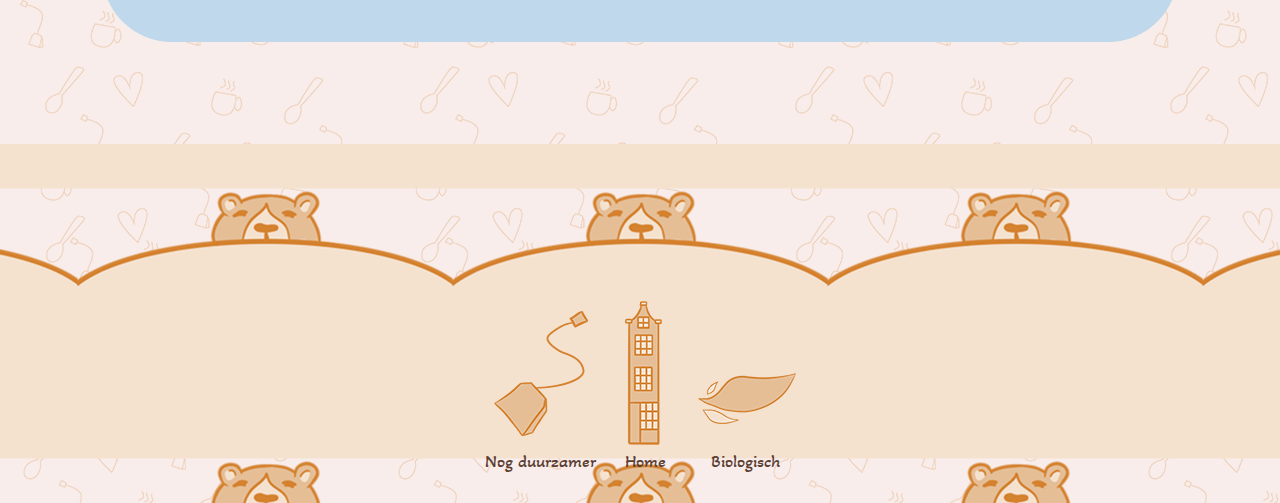
==== commit 2c295dfe: "Add files via upload" ====
--- a/biologisch.html
+++ b/biologisch.html
@@ -7,6 +7,7 @@
     <link rel="preconnect" href="https://fonts.googleapis.com">
     <link rel="preconnect" href="https://fonts.gstatic.com" crossorigin>
     <link href="https://fonts.googleapis.com/css2?family=Akaya+Kanadaka&display=swap" rel="stylesheet">
+    <link rel="icon" href="images/icoon-01.png">
     <link rel="stylesheet" href="css/style.css">
 </head>
 <body>
@@ -17,72 +18,65 @@
         <h1>Biologische theeën</h1>
     </header>
     <main>
-    <p class="roze_tekstvak">In de thee collectie die ze aanbieden is er ook genoeg keuze uit biologische theeën.
+    <p class="blauw_tekstvak">In de thee collectie die ze aanbieden is er ook genoeg keuze uit biologische theeën.
     Deze biologische theeën zijn afkomstig van de beste theetuinen en zijn zorgvuldig geselecteerd zodat jij altijd 
     de beste kwaliteit ontvangt. Ik heb een top 3 gemaakt met mijn biologische favorieten!
     </p>
 <!--tutorial: https://youtu.be/McPdzhLRzCg?si=f1Sm3LhIRK7ExbPG-->
-<!--figures gebruiken voor divs eventueel?-->
-        <div class="container">
-            <h2>Caramel Toffee</h2>
+    <div class="container">
+        <h2>Caramel Toffee</h2>
             <div class="slider-wrapper">
                 <div class="slider">
                     <img id="slide-1" src="images/caramel.png" alt="Foto van een biologische thee">
                     <img id="slide-2" src="images/kop.png" alt="Foto van een biologische thee">
-                    <img id="slide-3" src="images/biologisch_01.png" alt="Foto van een biologische thee">
                 </div>
                 <div class="slider-nav">
                     <a href="#slide-1"></a>
                     <a href="#slide-2"></a>
-                    <a href="#slide-3"></a>
                 </div>
             </div>
-            <p>Als eerste deze Caramel toffee thee. Dit is een zwarte thee met een warme en zachte smaak van toffee. Deze thee 
-            is niet bitter, maar heeft een aangename zoete smaak. Perfect voor bij een stukje gebak!
-            </p>
-        </div>
-        <div class="container">
-            <h2>Biologiche Earl Grey</h2>
+        <p>Als eerste deze Caramel toffee thee. Dit is een zwarte thee met een warme en zachte smaak van toffee. Deze thee 
+        is niet bitter, maar heeft een aangename zoete smaak. Perfect voor bij een stukje gebak!
+        </p>
+    </div>
+    <div class="container">
+        <h2>Biologiche Earl Grey</h2>
             <div class="slider-wrapper">
                 <div class="slider">
                     <img id="slide-4" src="images/earl.png" alt="Foto van een biologische thee">
                     <img id="slide-5" src="images/kop.png" alt="Foto van een biologische thee">
-                    <img id="slide-6" src="images/biologisch_01.png" alt="Foto van een biologische thee">
                 </div>
                 <div class="slider-nav">
                     <a href="#slide-4"></a>
                     <a href="#slide-5"></a>
-                    <a href="#slide-6"></a>
                 </div>
             </div>
-            <p>Als 2de heb ik de gewone Earl Grey staan, maar dan biologisch! Earl grey is mijn all time favoriete thee, vandaar dat deze thee
-            een plekje in mijn top 3 verdient!        
-            </p>
-        </div>
-        <img class="beer_tekstvak" src="images/beer_mok.png" alt="Illustratie van een beer die een mok vasthoud">
-        <div class="container">
-            <h2>Biologiche Japanse Genmaicha</h2>
+        <p>Als 2de heb ik de gewone Earl Grey staan, maar dan biologisch! Earl grey is mijn all time favoriete thee, vandaar dat deze thee
+        een plekje in mijn top 3 verdient!        
+        </p>
+    </div>
+    <img class="beer_tekstvak" src="images/beer_mok.png" alt="Illustratie van een beer die een mok vasthoud">
+    <div class="container">
+        <h2>Biologiche Japanse Genmaicha</h2>
             <div class="slider-wrapper">
                 <div class="slider">
                     <img id="slide-7" src="images/rijst.png" alt="Foto van een biologische thee">
                     <img id="slide-8" src="images/kop.png" alt="Foto van een biologische thee">
-                    <img id="slide-9" src="images/biologisch_01.png" alt="Foto van een biologische thee">
                 </div>
                 <div class="slider-nav">
                     <a href="#slide-7"></a>
                     <a href="#slide-8"></a>
-                    <a href="#slide-9"></a>
                 </div>
             </div>
-            <p>Dan een hele bijzonder thee (vind ik zelf). De Japanse Genmaicha is een oude Japanse specialiteit. Deze thee bestaat uit groene thee
-            met het arome van geroosterde rijst. Vandaar dat deze thee een grassige smaak heeft.   
-            </p>
-        </div>
-        <p class="roze_tekstvak">Wat maakt deze thee biologisch?
-        Deze theeën zijn met zorg geselecteerd uit verschillende hoeken van de wereld. De thee is verbouwd zonder het gebruik van 
-        schadelijke stoffen zoals pesticiden en herbiciden. Als je voor biologisch kiest weet je niet alleen zeker dat je de beste kwaliteit 
-        mee naar huis neemt maar help je ook mee aan de gezondheid van de boeren die de thee  verbouwen!
+        <p>Dan een hele bijzonder thee (vind ik zelf). De Japanse Genmaicha is een oude Japanse specialiteit. Deze thee bestaat uit groene thee
+        met het arome van geroosterde rijst. Vandaar dat deze thee een grassige smaak heeft.   
         </p>
+    </div>
+    <p class="blauw_tekstvak">Wat maakt deze thee biologisch?
+    Deze theeën zijn met zorg geselecteerd uit verschillende hoeken van de wereld. De thee is verbouwd zonder het gebruik van 
+    schadelijke stoffen zoals pesticiden en herbiciden. Als je voor biologisch kiest weet je niet alleen zeker dat je de beste kwaliteit 
+    mee naar huis neemt maar help je ook mee aan de gezondheid van de boeren die de thee  verbouwen!
+    </p>
     </main>
     <footer>
         <nav>
--- a/css/style.css
+++ b/css/style.css
@@ -12,15 +12,15 @@
     background-image: url(../images/background_home.png);
 }
 
+p {
+    font-size: 1.1em;
+}
+
 header img {
     width: 90%;
     margin: 3%;
     margin-left: auto;
     margin-right: auto;
-}
-
-h1 {
-    font-size: 1.5em;
 }
 
 .blauw_tekstvak {
@@ -49,13 +49,13 @@
     margin: 8%;
     display: flex;
     align-items: center;
-    height: 35vh;
+    height: 38vh;
 }
 
 /* tutorial slider */
 
 .container {
-    background-color: #BFD8EB;
+    background-color: #F2A490;
     padding: 7%;
     border-radius: 70px;
     margin: 8%;
@@ -100,6 +100,7 @@
     height: 1rem;
     border-radius: 50%;
     background-color: white;
+    opacity: .7;
 }
 
 /* footer */
@@ -114,7 +115,7 @@
 footer {
     background-image: url(../images/footer.png);
     background-position: center;
-    padding: 30px;
+    padding: 31px;
 }
 
 footer ul {
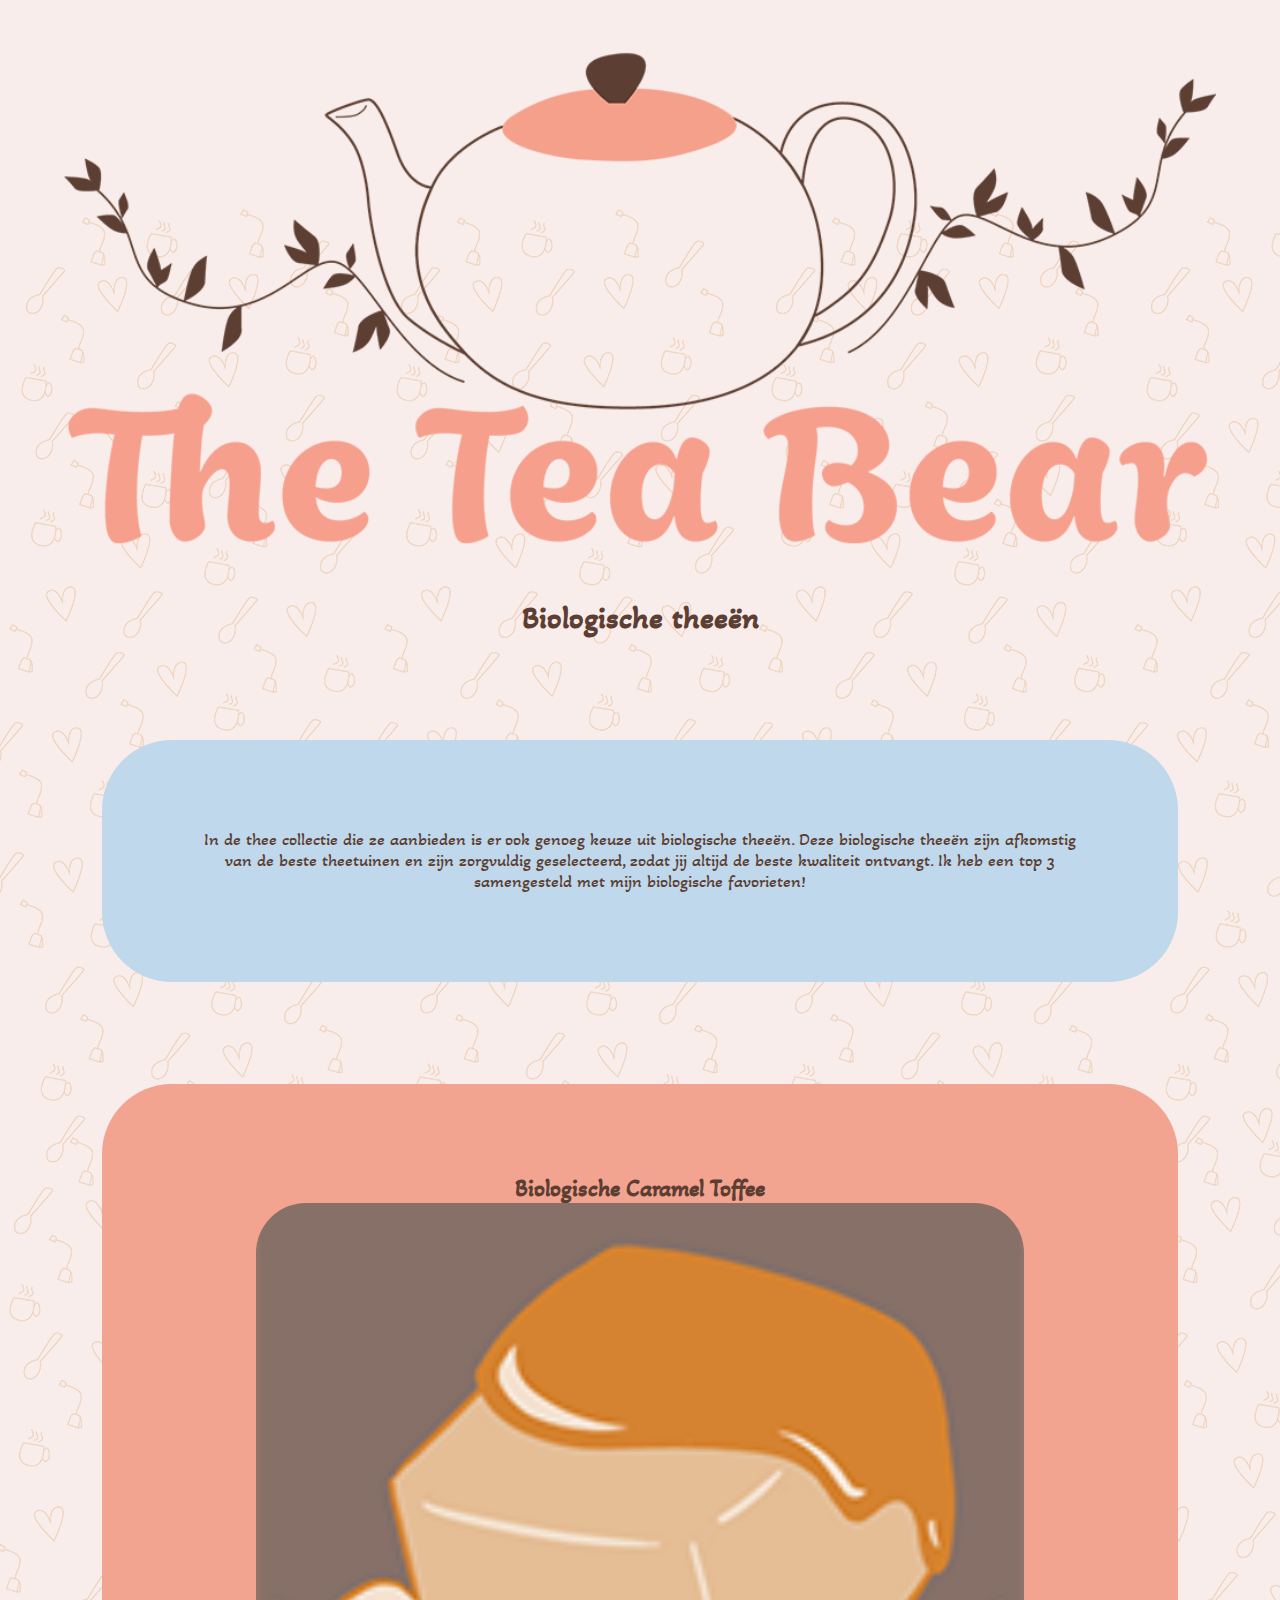
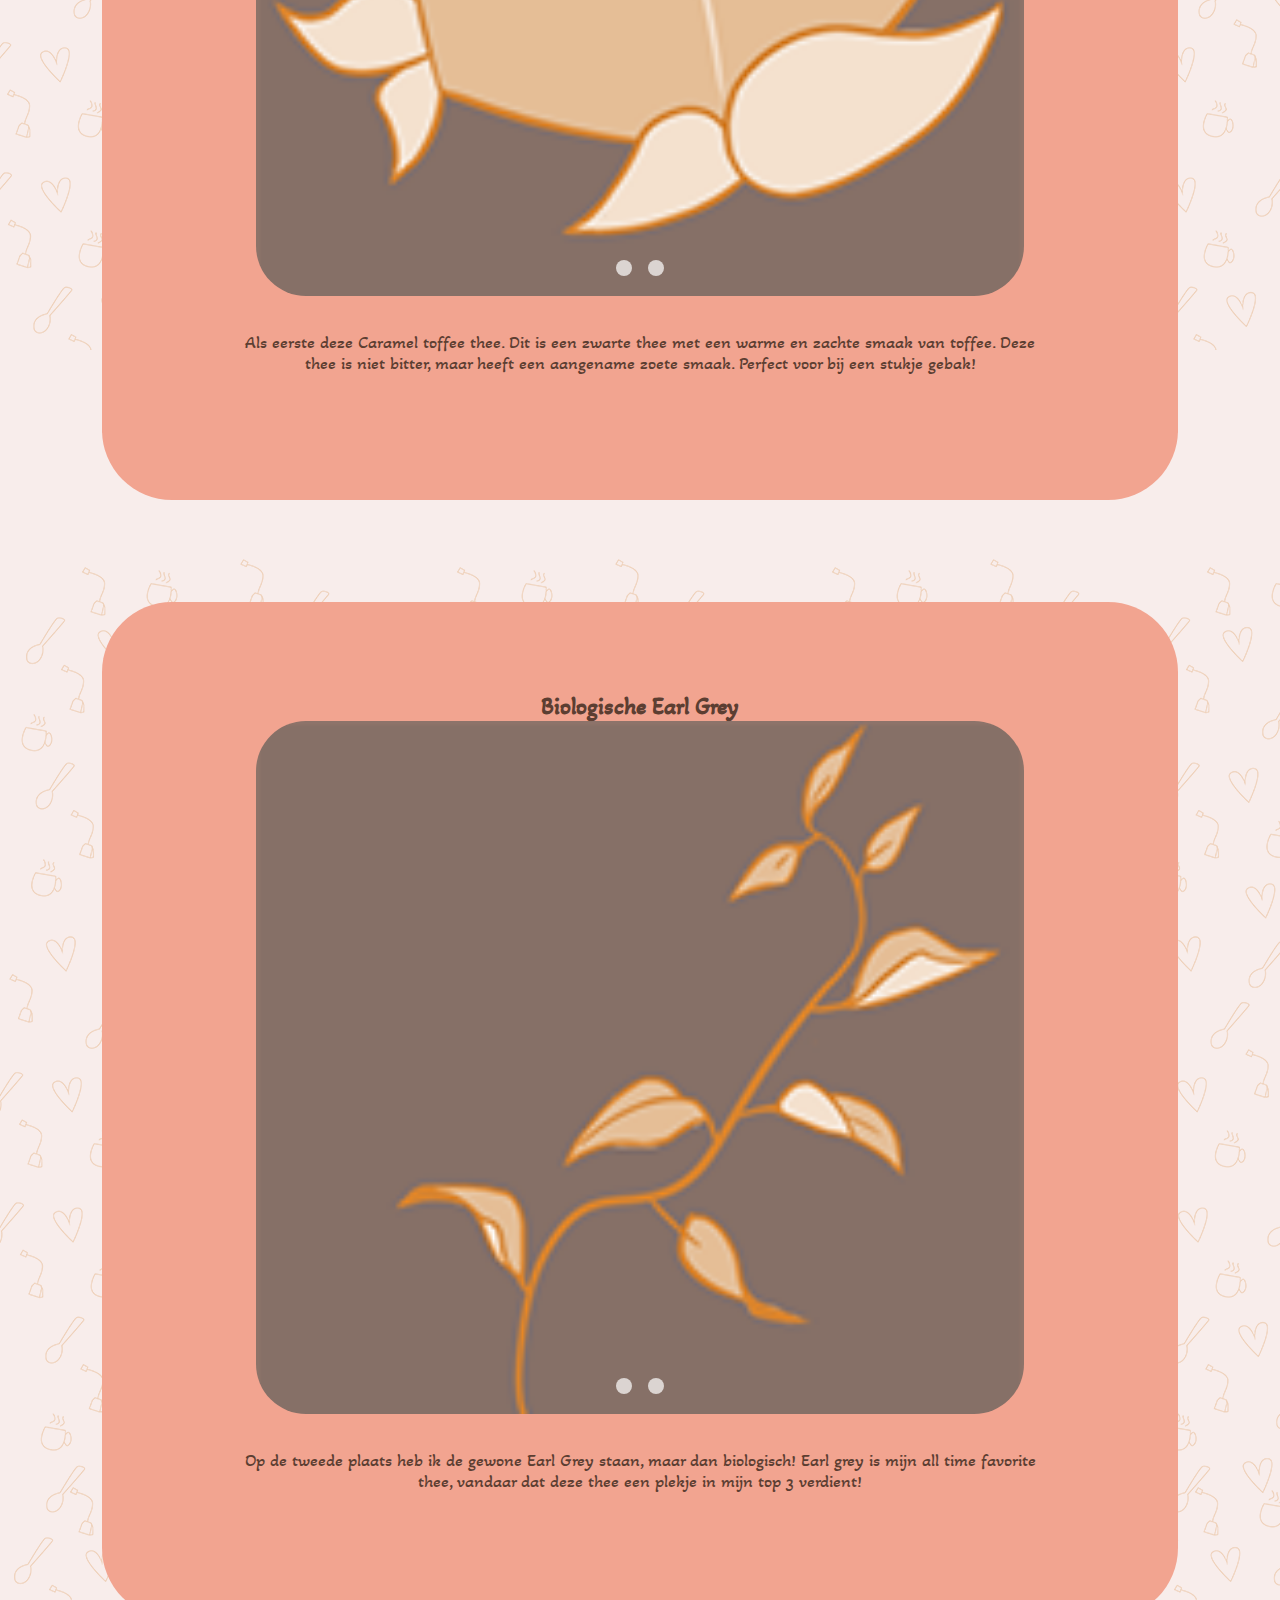
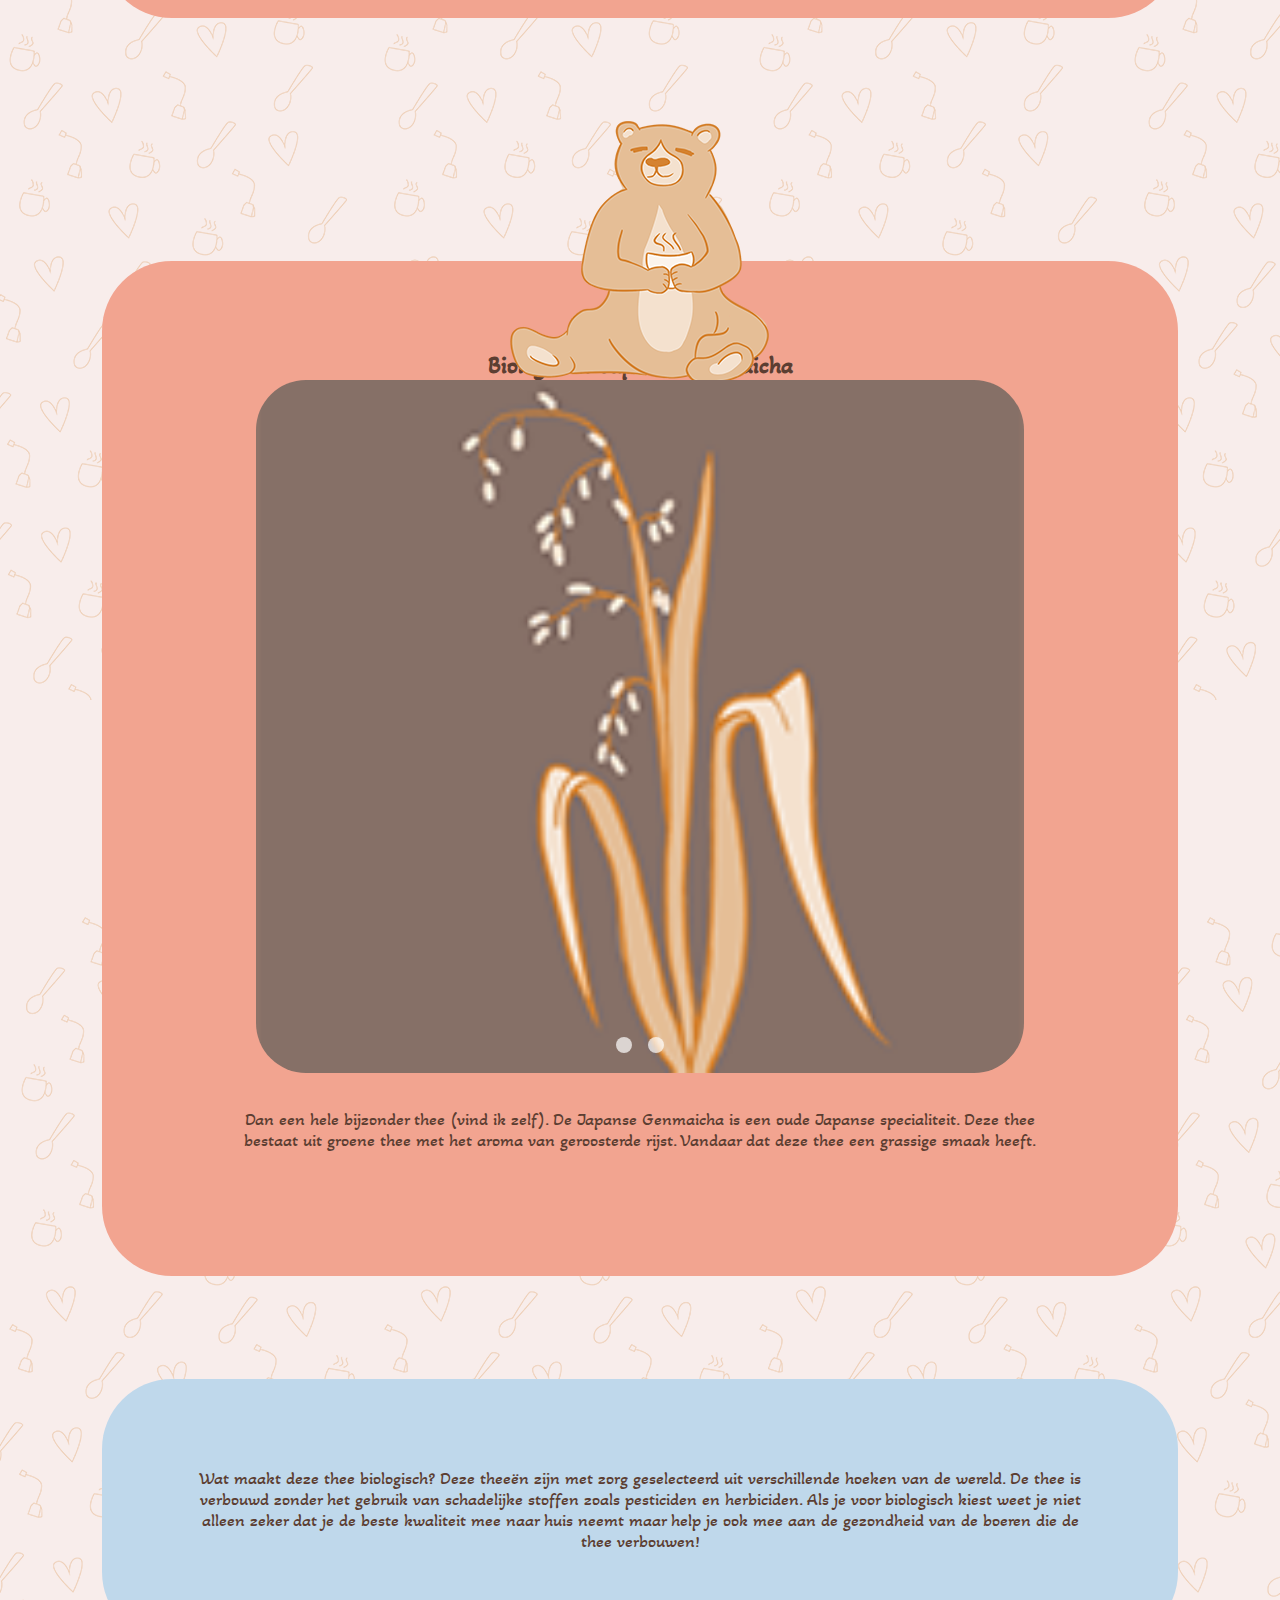
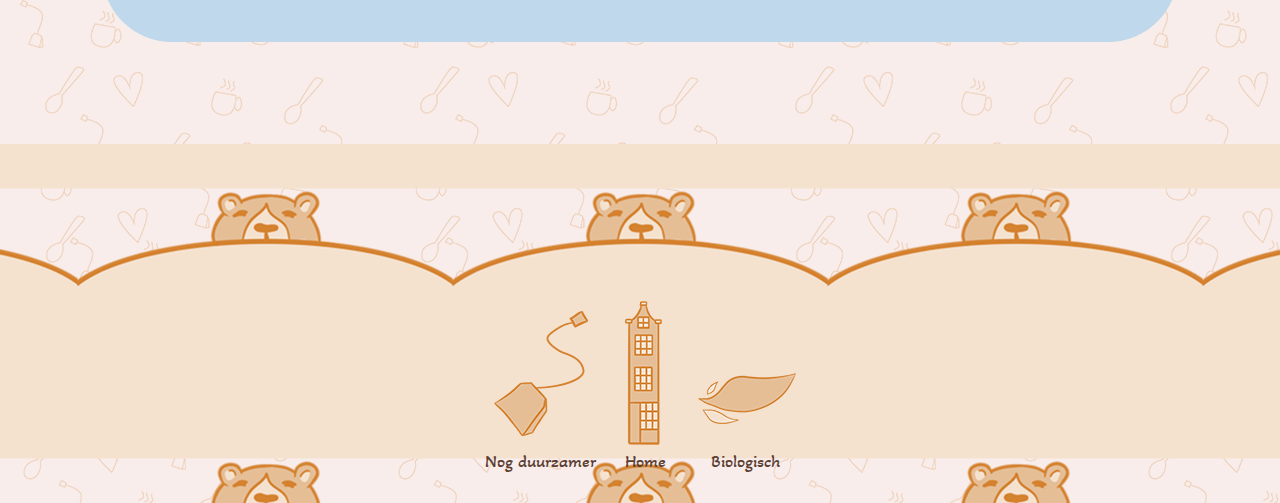
==== commit 0bccf8c6: "Add files via upload" ====
--- a/biologisch.html
+++ b/biologisch.html
@@ -19,12 +19,12 @@
     </header>
     <main>
     <p class="blauw_tekstvak">In de thee collectie die ze aanbieden is er ook genoeg keuze uit biologische theeën.
-    Deze biologische theeën zijn afkomstig van de beste theetuinen en zijn zorgvuldig geselecteerd zodat jij altijd 
-    de beste kwaliteit ontvangt. Ik heb een top 3 gemaakt met mijn biologische favorieten!
+    Deze biologische theeën zijn afkomstig van de beste theetuinen en zijn zorgvuldig geselecteerd, zodat jij altijd 
+    de beste kwaliteit ontvangt. Ik heb een top 3 samengesteld met mijn biologische favorieten!
     </p>
 <!--tutorial: https://youtu.be/McPdzhLRzCg?si=f1Sm3LhIRK7ExbPG-->
     <div class="container">
-        <h2>Caramel Toffee</h2>
+        <h2>Biologische Caramel Toffee</h2>
             <div class="slider-wrapper">
                 <div class="slider">
                     <img id="slide-1" src="images/caramel.png" alt="Foto van een biologische thee">
@@ -40,7 +40,7 @@
         </p>
     </div>
     <div class="container">
-        <h2>Biologiche Earl Grey</h2>
+        <h2>Biologische Earl Grey</h2>
             <div class="slider-wrapper">
                 <div class="slider">
                     <img id="slide-4" src="images/earl.png" alt="Foto van een biologische thee">
@@ -51,13 +51,13 @@
                     <a href="#slide-5"></a>
                 </div>
             </div>
-        <p>Als 2de heb ik de gewone Earl Grey staan, maar dan biologisch! Earl grey is mijn all time favoriete thee, vandaar dat deze thee
+        <p>Op de tweede plaats heb ik de gewone Earl Grey staan, maar dan biologisch! Earl grey is mijn all time favorite thee, vandaar dat deze thee
         een plekje in mijn top 3 verdient!        
         </p>
     </div>
     <img class="beer_tekstvak" src="images/beer_mok.png" alt="Illustratie van een beer die een mok vasthoud">
     <div class="container">
-        <h2>Biologiche Japanse Genmaicha</h2>
+        <h2>Biologische Japanse Genmaicha</h2>
             <div class="slider-wrapper">
                 <div class="slider">
                     <img id="slide-7" src="images/rijst.png" alt="Foto van een biologische thee">
@@ -69,7 +69,7 @@
                 </div>
             </div>
         <p>Dan een hele bijzonder thee (vind ik zelf). De Japanse Genmaicha is een oude Japanse specialiteit. Deze thee bestaat uit groene thee
-        met het arome van geroosterde rijst. Vandaar dat deze thee een grassige smaak heeft.   
+        met het aroma van geroosterde rijst. Vandaar dat deze thee een grassige smaak heeft.   
         </p>
     </div>
     <p class="blauw_tekstvak">Wat maakt deze thee biologisch?
--- a/css/style.css
+++ b/css/style.css
@@ -19,8 +19,6 @@
 header img {
     width: 90%;
     margin: 3%;
-    margin-left: auto;
-    margin-right: auto;
 }
 
 .blauw_tekstvak {
@@ -82,7 +80,6 @@
 .slider img {
     flex: 1 0 100%;
     scroll-snap-align: start;
-    object-fit: cover;
 }
 
 .slider-nav {
